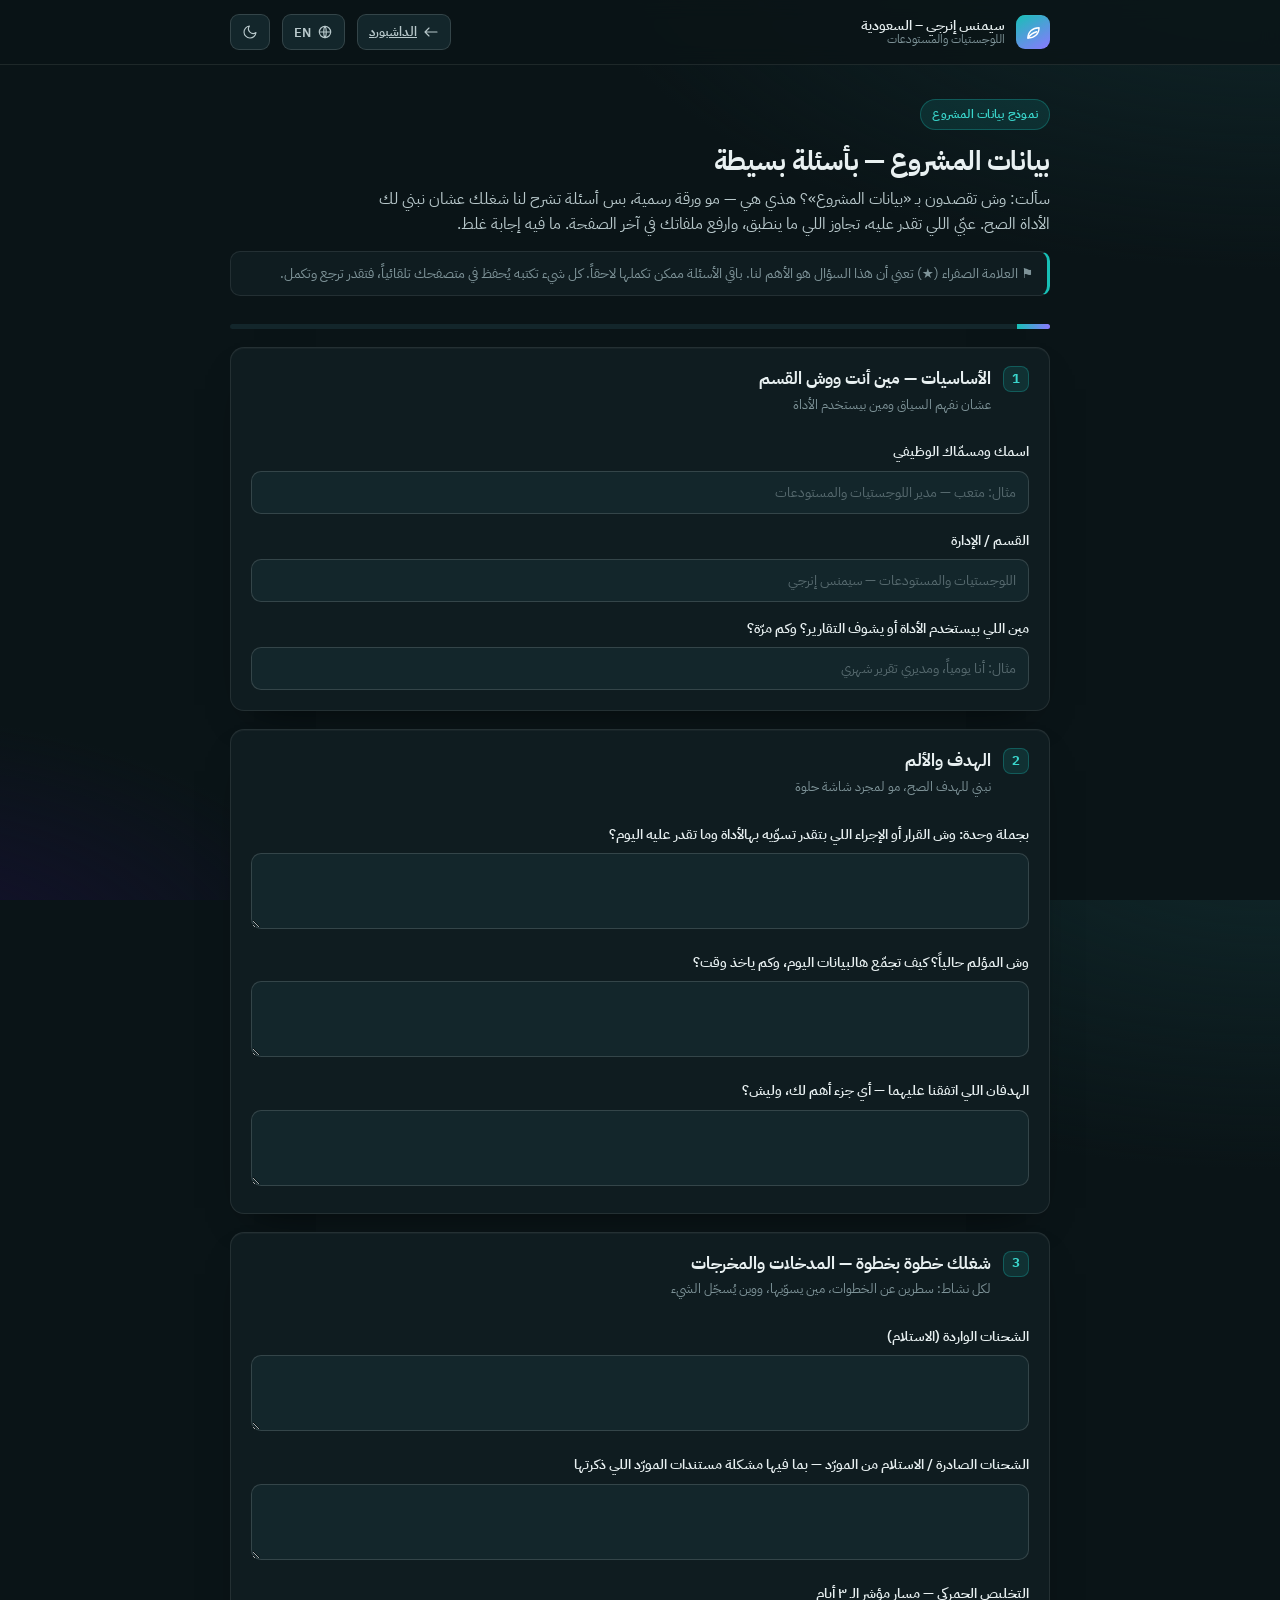
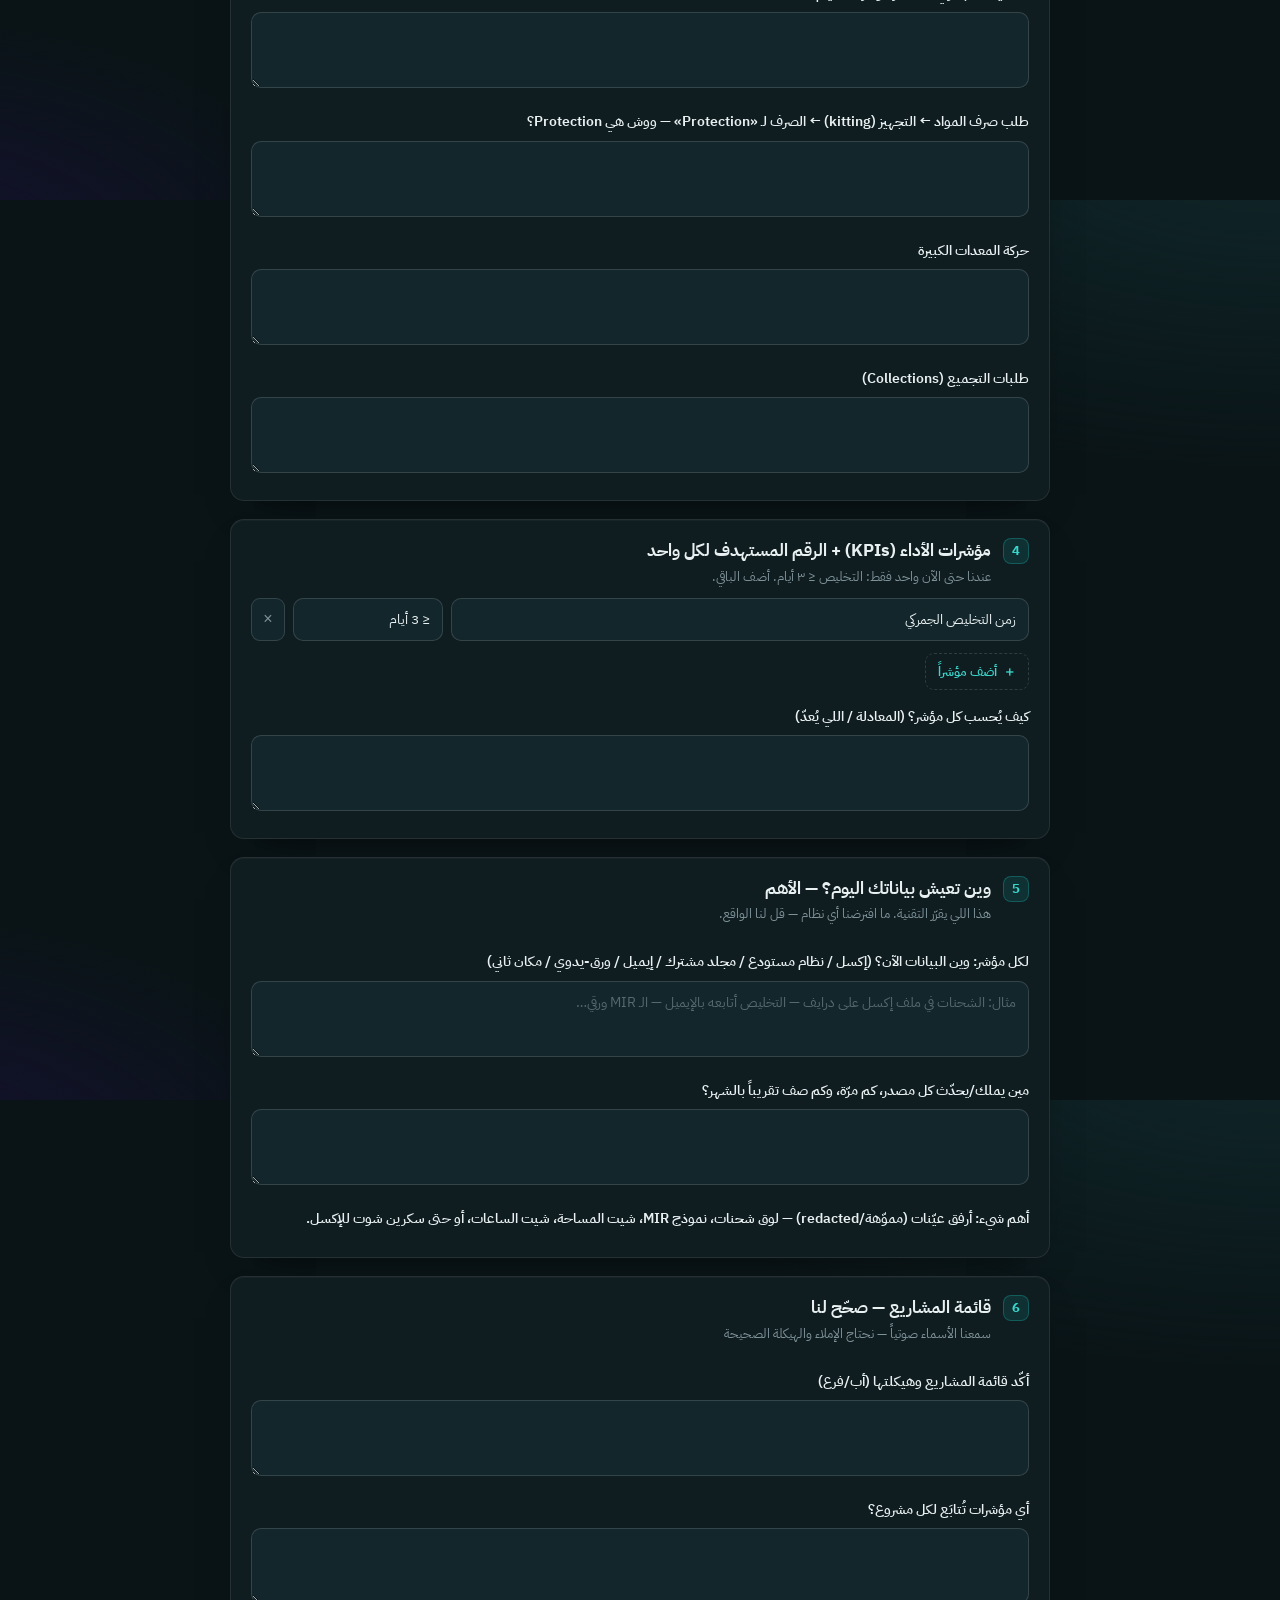
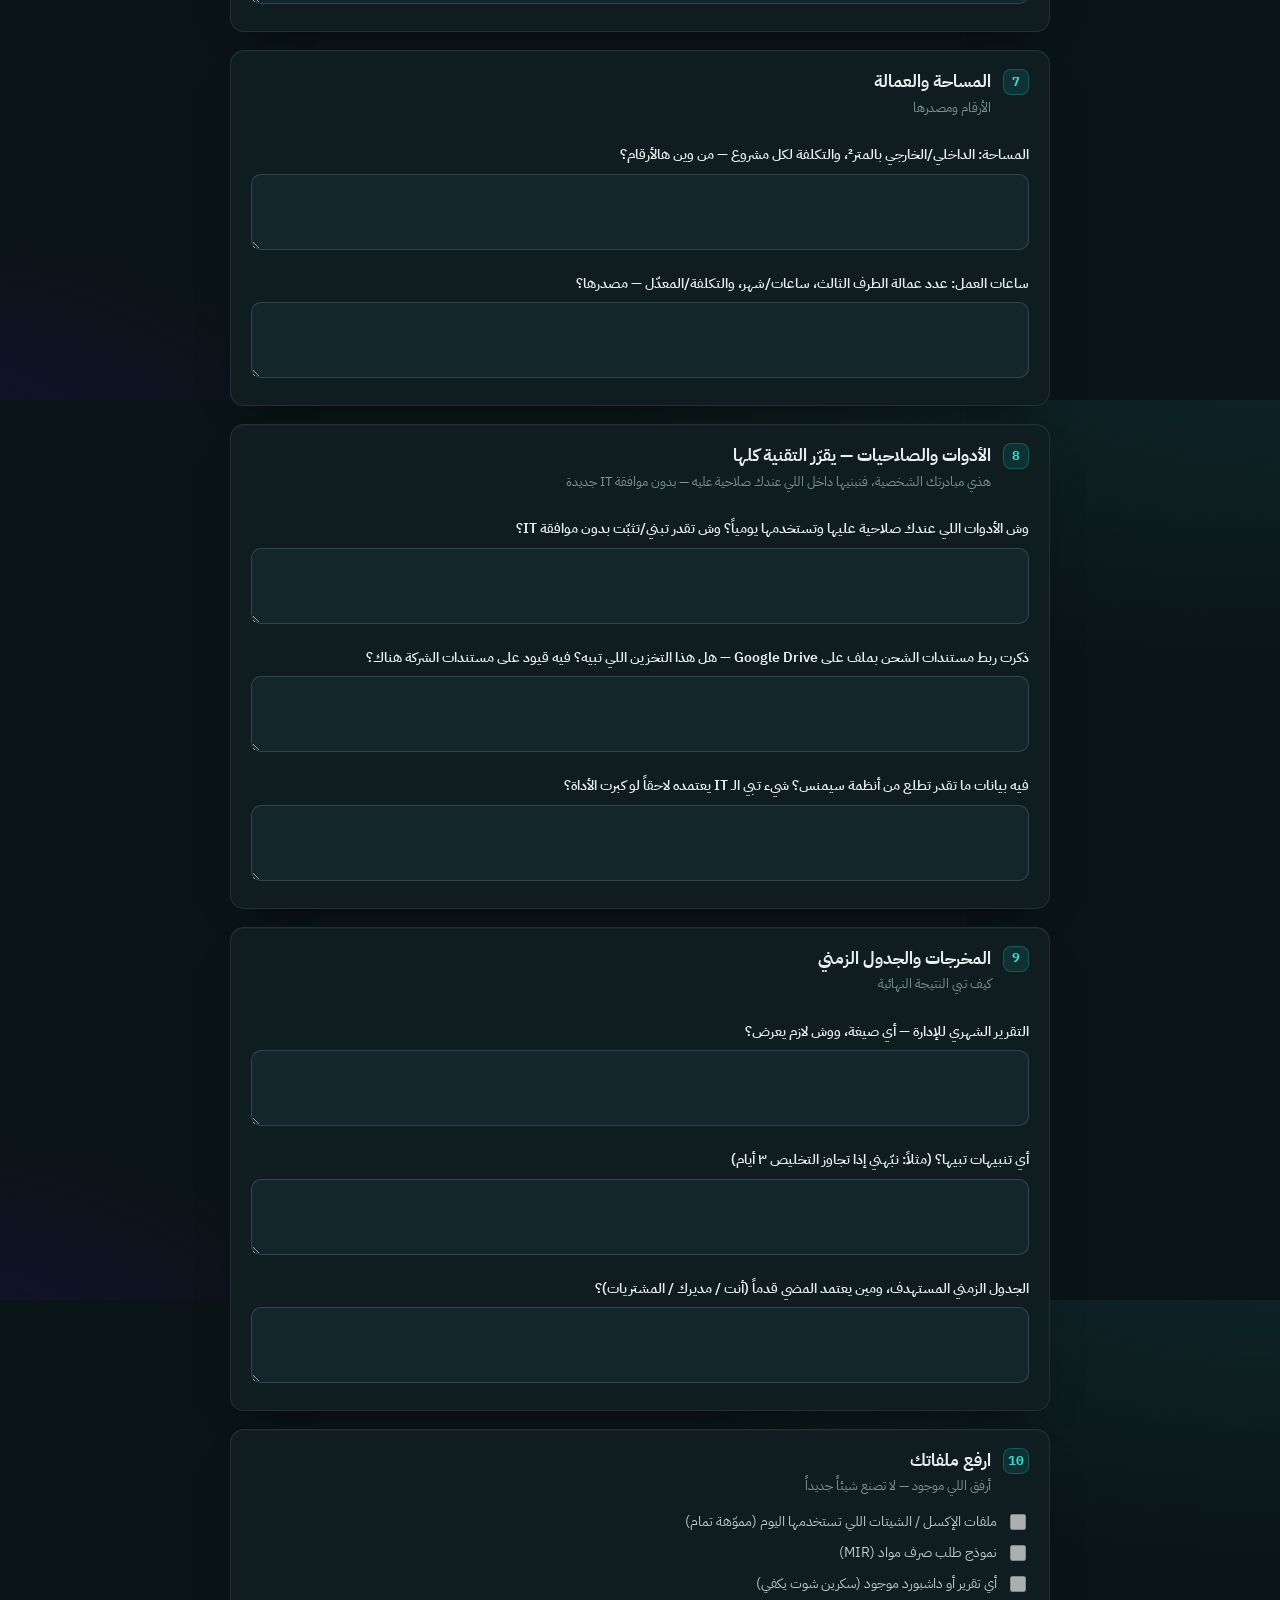
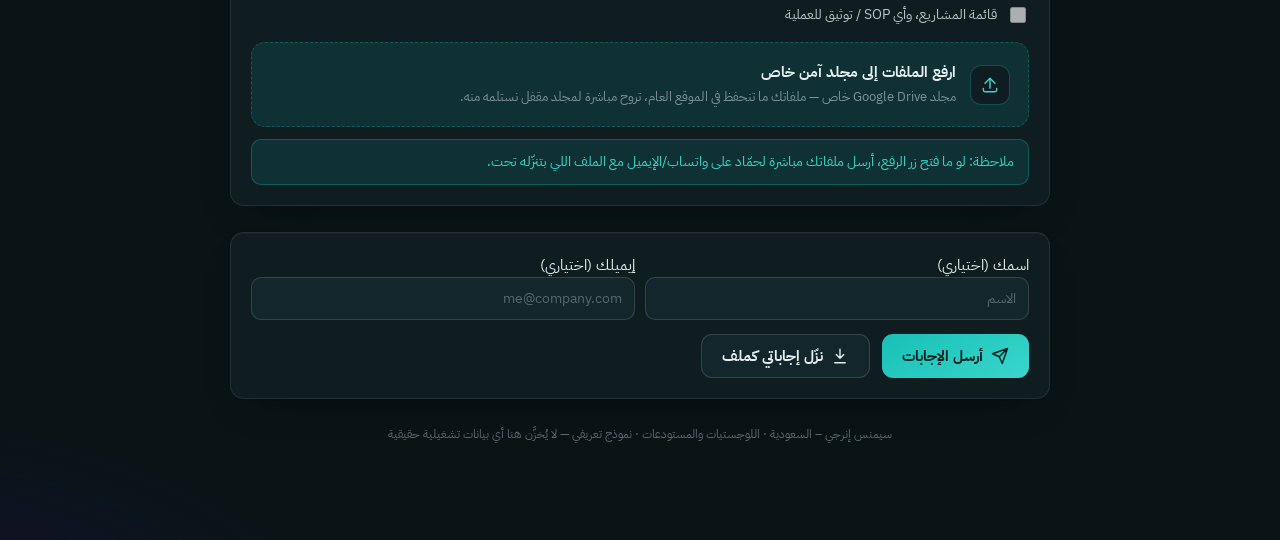
==== brief.html @ 16c96830 "feat: add project-brief intake page + dashboard feedback widget - brief.html: bilingual AR-RTL/EN st" ====
<!doctype html>
<html lang="ar" dir="rtl" data-theme="dark">
<head>
<meta charset="utf-8">
<meta name="viewport" content="width=device-width, initial-scale=1">
<title>Siemens Energy KSA — Project Brief / بيانات المشروع</title>
<link rel="preconnect" href="https://fonts.googleapis.com">
<link rel="preconnect" href="https://fonts.gstatic.com" crossorigin>
<link href="https://fonts.googleapis.com/css2?family=IBM+Plex+Sans:wght@400;500;600;700&family=IBM+Plex+Sans+Arabic:wght@400;500;600;700&family=IBM+Plex+Mono:wght@400;500;600&display=swap" rel="stylesheet">
<style>
/* ============================================================
   Siemens Energy KSA — Project Brief intake
   Reuses the dashboard design system (petrol/teal, IBM Plex).
   ============================================================ */
:root{
  --bg:#0a1417;
  --bg-grad:radial-gradient(1200px 600px at 100% -10%, #10282b 0%, transparent 60%),
            radial-gradient(900px 500px at -10% 110%, #161033 0%, transparent 55%), #0a1417;
  --surface:#0f1c20; --surface-2:#13262b; --elev:#16292e;
  --border:rgba(255,255,255,.085); --border-2:rgba(255,255,255,.14);
  --fg:#e8f0f1; --fg-2:#b8c8cb; --muted:#7e9398; --faint:#56696e;
  --accent:#17c0b6; --accent-2:#3ad6cc; --accent-weak:rgba(23,192,182,.13); --accent-line:rgba(23,192,182,.30);
  --violet:#8b78ff; --violet-weak:rgba(139,120,255,.14);
  --ok:#2fcf86; --ok-weak:rgba(47,207,134,.14); --warn:#f4b740; --warn-weak:rgba(244,183,64,.14);
  --danger:#ff5b6e; --danger-weak:rgba(255,91,110,.15);
  --shadow:0 1px 0 rgba(255,255,255,.03) inset, 0 18px 40px -24px rgba(0,0,0,.7);
  --radius:14px; --radius-sm:10px;
  --font-en:"IBM Plex Sans",-apple-system,BlinkMacSystemFont,"Segoe UI",system-ui,sans-serif;
  --font-ar:"IBM Plex Sans Arabic","Segoe UI","Tahoma",system-ui,sans-serif;
  --font-mono:"IBM Plex Mono",ui-monospace,Menlo,monospace;
  --font:var(--font-ar);
}
:root[data-theme="light"]{
  --bg:#eef3f4;
  --bg-grad:radial-gradient(1100px 560px at 100% -10%, #dbeeec 0%, transparent 60%),
            radial-gradient(900px 500px at -10% 110%, #e7e3fb 0%, transparent 55%), #eef3f4;
  --surface:#ffffff; --surface-2:#f4f8f8; --elev:#ffffff;
  --border:rgba(11,33,38,.10); --border-2:rgba(11,33,38,.18);
  --fg:#0c1c20; --fg-2:#2c4248; --muted:#5d7176; --faint:#93a6aa;
  --accent:#0c8f87; --accent-2:#0aa79d; --accent-weak:rgba(12,143,135,.10); --accent-line:rgba(12,143,135,.28);
  --violet:#6b54e8; --violet-weak:rgba(107,84,232,.10);
  --ok:#11a866; --ok-weak:rgba(17,168,102,.12); --warn:#b8841a; --warn-weak:rgba(184,132,26,.12);
  --danger:#d83a4d; --danger-weak:rgba(216,58,77,.10);
  --shadow:0 1px 2px rgba(11,33,38,.04), 0 16px 36px -26px rgba(11,33,38,.35);
}
html[lang="en"]{--font:var(--font-en);}
*{box-sizing:border-box;}
html,body{height:100%;}
body{margin:0;font-family:var(--font);background:var(--bg-grad);color:var(--fg);
  -webkit-font-smoothing:antialiased;font-size:15px;line-height:1.6;}
a{color:var(--accent-2);}
.wrap{max-width:860px;margin:0 auto;padding:0 20px 96px;}

/* Top bar */
.top{position:sticky;top:0;z-index:20;background:color-mix(in oklab,var(--bg) 82%, transparent);
  backdrop-filter:blur(10px);border-bottom:1px solid var(--border);}
.top-in{max-width:860px;margin:0 auto;padding:14px 20px;display:flex;align-items:center;gap:12px;}
.brand{display:flex;align-items:center;gap:11px;}
.brand-mark{width:34px;height:34px;border-radius:9px;display:grid;place-items:center;
  background:linear-gradient(150deg,var(--accent),var(--violet));box-shadow:var(--shadow);}
.brand-mark svg{width:19px;height:19px;}
.brand-txt{display:flex;flex-direction:column;line-height:1.15;}
.brand-txt .b1{font-weight:600;font-size:13.5px;}
.brand-txt .b2{font-size:11.5px;color:var(--muted);}
.spacer{flex:1;}
.iconbtn{display:inline-flex;align-items:center;gap:6px;height:36px;padding:0 11px;border-radius:9px;
  border:1px solid var(--border-2);background:var(--surface-2);color:var(--fg-2);cursor:pointer;
  font-family:var(--font);font-size:13px;font-weight:600;}
.iconbtn:hover{border-color:var(--accent-line);color:var(--fg);}
.iconbtn svg{width:16px;height:16px;fill:none;stroke:currentColor;stroke-width:1.7;}

/* Hero */
.hero{padding:34px 0 8px;}
.eyebrow{display:inline-flex;align-items:center;gap:7px;font-size:12px;font-weight:600;letter-spacing:.02em;
  color:var(--accent-2);background:var(--accent-weak);border:1px solid var(--accent-line);
  padding:5px 11px;border-radius:999px;}
.hero h1{font-size:27px;line-height:1.25;margin:15px 0 8px;font-weight:700;letter-spacing:-.01em;}
.hero p{color:var(--fg-2);font-size:15.5px;max-width:70ch;margin:0;}
.hero .note{margin-top:14px;color:var(--muted);font-size:13.5px;background:var(--surface);border:1px solid var(--border);
  border-inline-start:3px solid var(--accent);padding:11px 14px;border-radius:var(--radius-sm);}

/* Progress */
.prog{position:sticky;top:65px;z-index:10;margin:20px 0 6px;height:5px;border-radius:99px;background:var(--surface-2);overflow:hidden;}
.prog i{display:block;height:100%;width:0;background:linear-gradient(90deg,var(--accent),var(--violet));transition:width .3s;}

/* Section card */
.card{background:var(--surface);border:1px solid var(--border);border-radius:var(--radius);
  box-shadow:var(--shadow);margin-top:18px;overflow:hidden;}
.card > .head{display:flex;align-items:flex-start;gap:12px;padding:18px 20px 4px;}
.card .num{flex:0 0 auto;width:26px;height:26px;border-radius:8px;display:grid;place-items:center;
  background:var(--accent-weak);color:var(--accent-2);font-weight:700;font-size:13px;font-family:var(--font-mono);border:1px solid var(--accent-line);}
.card .head h2{font-size:16.5px;margin:0 0 2px;font-weight:700;}
.card .head p{margin:0;color:var(--muted);font-size:13px;}
.card .body{padding:6px 20px 20px;}

.q{margin-top:16px;}
.q > label{display:block;font-weight:600;font-size:14px;margin-bottom:7px;}
.q .hint{color:var(--muted);font-weight:400;font-size:12.5px;display:block;margin-top:2px;}
.star{color:var(--warn);font-weight:700;margin-inline-start:4px;}
input[type=text],input[type=number],textarea,select{
  width:100%;font-family:var(--font);font-size:14px;color:var(--fg);
  background:var(--surface-2);border:1px solid var(--border-2);border-radius:var(--radius-sm);
  padding:10px 12px;outline:none;transition:border-color .15s,box-shadow .15s;}
textarea{min-height:76px;resize:vertical;line-height:1.55;}
input:focus,textarea:focus,select:focus{border-color:var(--accent);box-shadow:0 0 0 3px var(--accent-weak);}
::placeholder{color:var(--faint);}

/* KPI repeater */
.kpi-row{display:grid;grid-template-columns:1fr 150px 34px;gap:8px;margin-bottom:8px;}
.kpi-row .del{border:1px solid var(--border-2);background:var(--surface-2);color:var(--muted);border-radius:9px;cursor:pointer;font-size:16px;line-height:1;}
.kpi-row .del:hover{color:var(--danger);border-color:var(--danger);}
.addbtn{margin-top:4px;display:inline-flex;align-items:center;gap:6px;background:transparent;border:1px dashed var(--border-2);
  color:var(--accent-2);border-radius:9px;padding:8px 12px;cursor:pointer;font-family:var(--font);font-weight:600;font-size:13px;}
.addbtn:hover{border-color:var(--accent);}

/* Upload block */
.upload{border:1px dashed var(--accent-line);background:var(--accent-weak);border-radius:var(--radius);
  padding:18px;display:flex;gap:14px;align-items:center;flex-wrap:wrap;}
.upload .u-ic{width:40px;height:40px;flex:0 0 auto;border-radius:11px;display:grid;place-items:center;background:var(--surface);border:1px solid var(--accent-line);}
.upload .u-ic svg{width:20px;height:20px;fill:none;stroke:var(--accent-2);stroke-width:1.7;}
.upload .u-txt{flex:1;min-width:200px;}
.upload .u-txt b{display:block;font-size:14.5px;}
.upload .u-txt span{color:var(--muted);font-size:12.5px;}
.btn{display:inline-flex;align-items:center;justify-content:center;gap:8px;height:44px;padding:0 20px;border-radius:11px;
  border:none;cursor:pointer;font-family:var(--font);font-weight:700;font-size:14.5px;text-decoration:none;transition:transform .08s,filter .15s;}
.btn:active{transform:translateY(1px);}
.btn-primary{background:linear-gradient(150deg,var(--accent),var(--accent-2));color:#04211f;}
.btn-primary:hover{filter:brightness(1.06);}
.btn-ghost{background:var(--surface-2);border:1px solid var(--border-2);color:var(--fg);}
.btn-ghost:hover{border-color:var(--accent-line);}
.btn[disabled]{opacity:.45;cursor:not-allowed;}
.chk-list{display:flex;flex-direction:column;gap:9px;margin-top:4px;}
.chk{display:flex;align-items:flex-start;gap:9px;font-size:13.5px;color:var(--fg-2);}
.chk input{margin-top:3px;width:16px;height:16px;accent-color:var(--accent);flex:0 0 auto;}

/* Submit bar */
.submit{margin-top:26px;background:var(--surface);border:1px solid var(--border);border-radius:var(--radius);padding:20px;box-shadow:var(--shadow);}
.submit .row{display:flex;gap:12px;flex-wrap:wrap;}
.submit .name-grid{display:grid;grid-template-columns:1fr 1fr;gap:10px;margin-bottom:14px;}
.msg{margin-top:12px;font-size:13.5px;padding:11px 14px;border-radius:var(--radius-sm);display:none;}
.msg.ok{display:block;background:var(--ok-weak);color:var(--ok);border:1px solid color-mix(in oklab,var(--ok) 40%,transparent);}
.msg.info{display:block;background:var(--accent-weak);color:var(--accent-2);border:1px solid var(--accent-line);}
.foot{margin-top:26px;text-align:center;color:var(--faint);font-size:12px;}
.hide{display:none !important;}
@media (max-width:560px){
  .hero h1{font-size:22px;} .kpi-row{grid-template-columns:1fr;} .kpi-row .del{width:auto;height:34px;}
  .submit .name-grid{grid-template-columns:1fr;}
}
</style>
</head>
<body>

<div class="top">
  <div class="top-in">
    <div class="brand">
      <div class="brand-mark">
        <svg viewBox="0 0 24 24" fill="none" stroke="#fff" stroke-width="1.8" stroke-linecap="round" stroke-linejoin="round">
          <path d="M5 19c0-8 6-13 14-13 0 8-6 13-14 13z"/><path d="M5 19c3-5 7-7 11-8"/></svg>
      </div>
      <div class="brand-txt">
        <span class="b1" data-ar="سيمنس إنرجي – السعودية" data-en="Siemens Energy – KSA">سيمنس إنرجي – السعودية</span>
        <span class="b2" data-ar="اللوجستيات والمستودعات" data-en="Logistics & Warehouse">اللوجستيات والمستودعات</span>
      </div>
    </div>
    <span class="spacer"></span>
    <a class="iconbtn" id="back-demo" href="index.html">
      <svg viewBox="0 0 24 24" stroke-linecap="round" stroke-linejoin="round"><path d="M9 6l-6 6 6 6M3 12h18"/></svg>
      <span data-ar="الداشبورد" data-en="Dashboard">الداشبورد</span>
    </a>
    <button class="iconbtn" id="btn-lang">
      <svg viewBox="0 0 24 24" stroke-linecap="round" stroke-linejoin="round"><circle cx="12" cy="12" r="8.5"/><path d="M3.5 12h17M12 3.5c2.5 2.5 2.5 14.5 0 17M12 3.5c-2.5 2.5-2.5 14.5 0 17"/></svg>
      <span id="lang-txt">EN</span>
    </button>
    <button class="iconbtn" id="btn-theme" aria-label="theme"><svg id="theme-ic" viewBox="0 0 24 24" stroke-linecap="round" stroke-linejoin="round"></svg></button>
  </div>
</div>

<div class="wrap">
  <div class="hero">
    <span class="eyebrow" data-ar="نموذج بيانات المشروع" data-en="Project brief">● <span data-ar="نموذج بيانات المشروع" data-en="Project brief"></span></span>
    <h1 data-ar="بيانات المشروع — بأسئلة بسيطة" data-en="The project brief — as simple questions">بيانات المشروع — بأسئلة بسيطة</h1>
    <p data-ar="سألت: وش تقصدون بـ &laquo;بيانات المشروع&raquo;؟ هذي هي — مو ورقة رسمية، بس أسئلة تشرح لنا شغلك عشان نبني لك الأداة الصح. عبّي اللي تقدر عليه، تجاوز اللي ما ينطبق، وارفع ملفاتك في آخر الصفحة. ما فيه إجابة غلط."
       data-en="You asked: what do we mean by &lsquo;project brief&rsquo;? This is it — not a formal document, just questions that explain your work so we build the right tool. Fill what you can, skip what doesn't apply, and upload your files at the bottom. There are no wrong answers.">
       سألت: وش تقصدون بـ «بيانات المشروع»؟ هذي هي — مو ورقة رسمية، بس أسئلة تشرح لنا شغلك عشان نبني لك الأداة الصح. عبّي اللي تقدر عليه، تجاوز اللي ما ينطبق، وارفع ملفاتك في آخر الصفحة. ما فيه إجابة غلط.</p>
    <div class="note" data-ar="⚑ العلامة الصفراء (★) تعني أن هذا السؤال هو الأهم لنا. باقي الأسئلة ممكن تكملها لاحقاً. كل شيء تكتبه يُحفظ في متصفحك تلقائياً، فتقدر ترجع وتكمل."
         data-en="⚑ A yellow star (★) marks the questions that matter most to us. The rest can follow later. Everything you type is saved in your browser automatically, so you can leave and come back.">
         ⚑ العلامة الصفراء (★) تعني أن هذا السؤال هو الأهم لنا. باقي الأسئلة ممكن تكملها لاحقاً. كل شيء تكتبه يُحفظ في متصفحك تلقائياً، فتقدر ترجع وتكمل.</div>
  </div>

  <div class="prog"><i id="prog-bar"></i></div>

  <form id="brief-form" autocomplete="off">

  <!-- 1. Basics -->
  <div class="card">
    <div class="head"><span class="num">1</span><div>
      <h2 data-ar="الأساسيات — مين أنت ووش القسم" data-en="The basics — who you are & the department">الأساسيات — مين أنت ووش القسم</h2>
      <p data-ar="عشان نفهم السياق ومين بيستخدم الأداة" data-en="So we understand the context and who will use the tool">عشان نفهم السياق ومين بيستخدم الأداة</p>
    </div></div>
    <div class="body">
      <div class="q"><label data-ar="اسمك ومسمّاك الوظيفي" data-en="Your name & job title">اسمك ومسمّاك الوظيفي</label>
        <input type="text" name="role_title" data-ar-ph="مثال: متعب — مدير اللوجستيات والمستودعات" data-en-ph="e.g. Metab — Logistics & Warehouse Lead"></div>
      <div class="q"><label data-ar="القسم / الإدارة" data-en="Department / unit">القسم / الإدارة</label>
        <input type="text" name="department" data-ar-ph="اللوجستيات والمستودعات — سيمنس إنرجي" data-en-ph="Logistics & Warehouse — Siemens Energy"></div>
      <div class="q"><label data-ar="مين اللي بيستخدم الأداة أو يشوف التقارير؟ وكم مرّة؟" data-en="Who will use the tool or view the reports? How often?">مين اللي بيستخدم الأداة أو يشوف التقارير؟ وكم مرّة؟<span class="star">★</span></label>
        <input type="text" name="audience" data-ar-ph="مثال: أنا يومياً، ومديري تقرير شهري" data-en-ph="e.g. me daily, my manager a monthly report"></div>
    </div>
  </div>

  <!-- 2. Goal & pain -->
  <div class="card">
    <div class="head"><span class="num">2</span><div>
      <h2 data-ar="الهدف والألم" data-en="The goal & the pain">الهدف والألم</h2>
      <p data-ar="نبني للهدف الصح، مو لمجرد شاشة حلوة" data-en="We build for the right goal, not just a pretty screen">نبني للهدف الصح، مو لمجرد شاشة حلوة</p>
    </div></div>
    <div class="body">
      <div class="q"><label data-ar="بجملة وحدة: وش القرار أو الإجراء اللي بتقدر تسوّيه بهالأداة وما تقدر عليه اليوم؟" data-en="In one sentence: what decision or action will this let you take that you can't today?">بجملة وحدة: وش القرار أو الإجراء اللي بتقدر تسوّيه بهالأداة وما تقدر عليه اليوم؟<span class="star">★</span></label>
        <textarea name="goal_oneline"></textarea></div>
      <div class="q"><label data-ar="وش المؤلم حالياً؟ كيف تجمّع هالبيانات اليوم، وكم ياخذ وقت؟" data-en="What's painful now? How do you compile this today, and how long does it take?">وش المؤلم حالياً؟ كيف تجمّع هالبيانات اليوم، وكم ياخذ وقت؟</label>
        <textarea name="pain_today"></textarea></div>
      <div class="q"><label data-ar="الهدفان اللي اتفقنا عليهما — أي جزء أهم لك، وليش؟" data-en="The two goals we agreed on — which matters more to you, and why?">الهدفان اللي اتفقنا عليهما — أي جزء أهم لك، وليش؟
        <span class="hint" data-ar="١) الوضوح: تقارير وتتبّع الأداء.  ٢) الكفاءة: أتمتة الإدخال اليدوي وتوليد المستندات." data-en="1) Visibility: reporting & performance tracking.  2) Efficiency: automating manual entry & document generation."></span></label>
        <textarea name="goal_balance"></textarea></div>
    </div>
  </div>

  <!-- 3. The process / flows -->
  <div class="card">
    <div class="head"><span class="num">3</span><div>
      <h2 data-ar="شغلك خطوة بخطوة — المدخلات والمخرجات" data-en="Your work step by step — inputs & outputs">شغلك خطوة بخطوة — المدخلات والمخرجات</h2>
      <p data-ar="لكل نشاط: سطرين عن الخطوات، مين يسوّيها، ووين يُسجّل الشيء" data-en="For each activity: a couple of lines on the steps, who does them, and where it's recorded">لكل نشاط: سطرين عن الخطوات، مين يسوّيها، ووين يُسجّل الشيء</p>
    </div></div>
    <div class="body">
      <div class="q"><label data-ar="الشحنات الواردة (الاستلام)" data-en="Inbound shipments (receiving)">الشحنات الواردة (الاستلام)</label>
        <textarea name="flow_inbound"></textarea></div>
      <div class="q"><label data-ar="الشحنات الصادرة / الاستلام من المورّد — بما فيها مشكلة مستندات المورّد اللي ذكرتها" data-en="Outbound / pickup — including the supplier-document problem you mentioned">الشحنات الصادرة / الاستلام من المورّد — بما فيها مشكلة مستندات المورّد اللي ذكرتها</label>
        <textarea name="flow_outbound"></textarea></div>
      <div class="q"><label data-ar="التخليص الجمركي — مسار مؤشر الـ ٣ أيام" data-en="Customs clearance — the 3-day KPI flow">التخليص الجمركي — مسار مؤشر الـ ٣ أيام<span class="star">★</span></label>
        <textarea name="flow_customs"></textarea></div>
      <div class="q"><label data-ar="طلب صرف المواد ← التجهيز (kitting) ← الصرف لـ &laquo;Protection&raquo; — ووش هي Protection؟" data-en="Material Issuance Request → kitting → issuance to &lsquo;Protection&rsquo; — and what is Protection?">طلب صرف المواد ← التجهيز (kitting) ← الصرف لـ «Protection» — ووش هي Protection؟<span class="star">★</span></label>
        <textarea name="flow_mir"></textarea></div>
      <div class="q"><label data-ar="حركة المعدات الكبيرة" data-en="Large-equipment movement">حركة المعدات الكبيرة</label>
        <textarea name="flow_equipment"></textarea></div>
      <div class="q"><label data-ar="طلبات التجميع (Collections)" data-en="Collection orders">طلبات التجميع (Collections)</label>
        <textarea name="flow_collections"></textarea></div>
    </div>
  </div>

  <!-- 4. KPIs -->
  <div class="card">
    <div class="head"><span class="num">4</span><div>
      <h2 data-ar="مؤشرات الأداء (KPIs) + الرقم المستهدف لكل واحد" data-en="Your KPIs + the target for each">مؤشرات الأداء (KPIs) + الرقم المستهدف لكل واحد</h2>
      <p data-ar="عندنا حتى الآن واحد فقط: التخليص ≤ ٣ أيام. أضف الباقي." data-en="So far we have only one: clearance ≤ 3 days. Add the rest.">عندنا حتى الآن واحد فقط: التخليص ≤ ٣ أيام. أضف الباقي.</p>
    </div></div>
    <div class="body">
      <div id="kpi-list"></div>
      <button type="button" class="addbtn" id="add-kpi">＋ <span data-ar="أضف مؤشراً" data-en="Add a KPI">أضف مؤشراً</span></button>
      <div class="q"><label data-ar="كيف يُحسب كل مؤشر؟ (المعادلة / اللي يُعدّ)" data-en="How is each KPI calculated? (the formula / what gets counted)">كيف يُحسب كل مؤشر؟ (المعادلة / اللي يُعدّ)</label>
        <textarea name="kpi_formula"></textarea></div>
    </div>
  </div>

  <!-- 5. Data location -->
  <div class="card">
    <div class="head"><span class="num">5</span><div>
      <h2 data-ar="وين تعيش بياناتك اليوم؟ — الأهم" data-en="Where does your data live today? — the make-or-break">وين تعيش بياناتك اليوم؟ — الأهم</h2>
      <p data-ar="هذا اللي يقرّر التقنية. ما افترضنا أي نظام — قل لنا الواقع." data-en="This decides the tech. We assumed no system — tell us the reality.">هذا اللي يقرّر التقنية. ما افترضنا أي نظام — قل لنا الواقع.</p>
    </div></div>
    <div class="body">
      <div class="q"><label data-ar="لكل مؤشر: وين البيانات الآن؟ (إكسل / نظام مستودع / مجلد مشترك / إيميل / ورق-يدوي / مكان ثاني)" data-en="For each metric: where is the data now? (Excel / a warehouse system / shared folder / email / paper-manual / somewhere else)">لكل مؤشر: وين البيانات الآن؟ (إكسل / نظام مستودع / مجلد مشترك / إيميل / ورق-يدوي / مكان ثاني)<span class="star">★</span></label>
        <textarea name="data_location" data-ar-ph="مثال: الشحنات في ملف إكسل على درايف — التخليص أتابعه بالإيميل — الـ MIR ورقي…" data-en-ph="e.g. shipments in an Excel on Drive — clearance tracked via email — MIRs on paper…"></textarea></div>
      <div class="q"><label data-ar="مين يملك/يحدّث كل مصدر، كم مرّة، وكم صف تقريباً بالشهر؟" data-en="Who owns/updates each source, how often, and roughly how many rows per month?">مين يملك/يحدّث كل مصدر، كم مرّة، وكم صف تقريباً بالشهر؟</label>
        <textarea name="data_owners"></textarea></div>
      <div class="q"><label data-ar="أهم شيء: أرفق عيّنات (مموّهة/redacted) — لوق شحنات، نموذج MIR، شيت المساحة، شيت الساعات، أو حتى سكرين شوت للإكسل." data-en="Most important: attach redacted samples — a shipment log, a sample MIR, the space sheet, the man-hours sheet, or even a screenshot of your Excel.">أهم شيء: أرفق عيّنات (مموّهة/redacted) — لوق شحنات، نموذج MIR، شيت المساحة، شيت الساعات، أو حتى سكرين شوت للإكسل.<span class="star">★</span>
        <span class="hint" data-ar="↓ ارفعها في قسم الملفات بآخر الصفحة." data-en="↓ Upload them in the files section at the bottom."></span></label></div>
    </div>
  </div>

  <!-- 6. Projects -->
  <div class="card">
    <div class="head"><span class="num">6</span><div>
      <h2 data-ar="قائمة المشاريع — صحّح لنا" data-en="Your project list — correct us">قائمة المشاريع — صحّح لنا</h2>
      <p data-ar="سمعنا الأسماء صوتياً — نحتاج الإملاء والهيكلة الصحيحة" data-en="We heard the names from audio — we need the correct spelling & structure">سمعنا الأسماء صوتياً — نحتاج الإملاء والهيكلة الصحيحة</p>
    </div></div>
    <div class="body">
      <div class="q"><label data-ar="أكّد قائمة المشاريع وهيكلتها (أب/فرع)" data-en="Confirm the project master list & structure (parent/child)">أكّد قائمة المشاريع وهيكلتها (أب/فرع)<span class="star">★</span>
        <span class="hint" data-ar="سمعنا: فاضلي ٢؛ بقايق ← ريفامب + ISP؛ جفورة ٢ ← GCB + GPP؛ مشروع Gas Turbine؛ وواحد ما لحقناه." data-en="We heard: Fadhili 2; Abqaiq → Revamp + ISP; Jafurah 2 → GCB + GPP; a Gas Turbine project; and one more we couldn't catch."></span></label>
        <textarea name="projects_list"></textarea></div>
      <div class="q"><label data-ar="أي مؤشرات تُتابَع لكل مشروع؟" data-en="Which metrics are tracked per project?">أي مؤشرات تُتابَع لكل مشروع؟</label>
        <textarea name="projects_metrics"></textarea></div>
    </div>
  </div>

  <!-- 7. Space & labor -->
  <div class="card">
    <div class="head"><span class="num">7</span><div>
      <h2 data-ar="المساحة والعمالة" data-en="Space & labor">المساحة والعمالة</h2>
      <p data-ar="الأرقام ومصدرها" data-en="The figures and where they come from">الأرقام ومصدرها</p>
    </div></div>
    <div class="body">
      <div class="q"><label data-ar="المساحة: الداخلي/الخارجي بالمتر²، والتكلفة لكل مشروع — من وين هالأرقام؟" data-en="Space: indoor/outdoor m², and cost per project — where do these figures come from?">المساحة: الداخلي/الخارجي بالمتر²، والتكلفة لكل مشروع — من وين هالأرقام؟</label>
        <textarea name="space"></textarea></div>
      <div class="q"><label data-ar="ساعات العمل: عدد عمالة الطرف الثالث، ساعات/شهر، والتكلفة/المعدّل — مصدرها؟" data-en="Man-hours: number of third-party staff, hours/month, and the rate/cost — source?">ساعات العمل: عدد عمالة الطرف الثالث، ساعات/شهر، والتكلفة/المعدّل — مصدرها؟</label>
        <textarea name="labor"></textarea></div>
    </div>
  </div>

  <!-- 8. Environment -->
  <div class="card">
    <div class="head"><span class="num">8</span><div>
      <h2 data-ar="الأدوات والصلاحيات — يقرّر التقنية كلها" data-en="Tools & access — decides the whole tech choice">الأدوات والصلاحيات — يقرّر التقنية كلها</h2>
      <p data-ar="هذي مبادرتك الشخصية، فنبنيها داخل اللي عندك صلاحية عليه — بدون موافقة IT جديدة" data-en="This is your own initiative, so we build inside what you already have — no new IT approval">هذي مبادرتك الشخصية، فنبنيها داخل اللي عندك صلاحية عليه — بدون موافقة IT جديدة</p>
    </div></div>
    <div class="body">
      <div class="q"><label data-ar="وش الأدوات اللي عندك صلاحية عليها وتستخدمها يومياً؟ وش تقدر تبني/تثبّت بدون موافقة IT؟" data-en="What tools do you already have approved access to and use daily? What can you build/install without new IT approval?">وش الأدوات اللي عندك صلاحية عليها وتستخدمها يومياً؟ وش تقدر تبني/تثبّت بدون موافقة IT؟<span class="star">★</span></label>
        <textarea name="env_tools"></textarea></div>
      <div class="q"><label data-ar="ذكرت ربط مستندات الشحن بملف على Google Drive — هل هذا التخزين اللي تبيه؟ فيه قيود على مستندات الشركة هناك؟" data-en="You mentioned linking shipment papers to Google Drive — is that the storage you'd want? Any restrictions for company documents there?">ذكرت ربط مستندات الشحن بملف على Google Drive — هل هذا التخزين اللي تبيه؟ فيه قيود على مستندات الشركة هناك؟</label>
        <textarea name="env_drive"></textarea></div>
      <div class="q"><label data-ar="فيه بيانات ما تقدر تطلع من أنظمة سيمنس؟ شيء تبي الـ IT يعتمده لاحقاً لو كبرت الأداة؟" data-en="Any data that must NOT leave Siemens systems? Anything you'd want IT to bless later if this grows?">فيه بيانات ما تقدر تطلع من أنظمة سيمنس؟ شيء تبي الـ IT يعتمده لاحقاً لو كبرت الأداة؟</label>
        <textarea name="env_constraints"></textarea></div>
    </div>
  </div>

  <!-- 9. Outputs -->
  <div class="card">
    <div class="head"><span class="num">9</span><div>
      <h2 data-ar="المخرجات والجدول الزمني" data-en="Outputs & timeline">المخرجات والجدول الزمني</h2>
      <p data-ar="كيف تبي النتيجة النهائية" data-en="How you want the final result">كيف تبي النتيجة النهائية</p>
    </div></div>
    <div class="body">
      <div class="q"><label data-ar="التقرير الشهري للإدارة — أي صيغة، ووش لازم يعرض؟" data-en="The monthly management report — what format, and what must it show?">التقرير الشهري للإدارة — أي صيغة، ووش لازم يعرض؟</label>
        <textarea name="report_format"></textarea></div>
      <div class="q"><label data-ar="أي تنبيهات تبيها؟ (مثلاً: نبّهني إذا تجاوز التخليص ٣ أيام)" data-en="Any alerts you'd want? (e.g. notify when clearance exceeds 3 days)">أي تنبيهات تبيها؟ (مثلاً: نبّهني إذا تجاوز التخليص ٣ أيام)</label>
        <textarea name="alerts"></textarea></div>
      <div class="q"><label data-ar="الجدول الزمني المستهدف، ومين يعتمد المضي قدماً (أنت / مديرك / المشتريات)؟" data-en="Target timeline, and who approves moving forward (you / your manager / procurement)?">الجدول الزمني المستهدف، ومين يعتمد المضي قدماً (أنت / مديرك / المشتريات)؟</label>
        <textarea name="timeline"></textarea></div>
    </div>
  </div>

  <!-- 10. Files -->
  <div class="card">
    <div class="head"><span class="num">10</span><div>
      <h2 data-ar="ارفع ملفاتك" data-en="Upload your files">ارفع ملفاتك</h2>
      <p data-ar="أرفق اللي موجود — لا تصنع شيئاً جديداً" data-en="Attach whatever exists — don't create anything new">أرفق اللي موجود — لا تصنع شيئاً جديداً</p>
    </div></div>
    <div class="body">
      <div class="chk-list">
        <label class="chk"><input type="checkbox" disabled><span data-ar="ملفات الإكسل / الشيتات اللي تستخدمها اليوم (مموّهة تمام)" data-en="Current Excel trackers / sheets you use today (redacted is fine)">ملفات الإكسل / الشيتات اللي تستخدمها اليوم (مموّهة تمام)</span></label>
        <label class="chk"><input type="checkbox" disabled><span data-ar="نموذج طلب صرف مواد (MIR)" data-en="A sample Material Issuance Request">نموذج طلب صرف مواد (MIR)</span></label>
        <label class="chk"><input type="checkbox" disabled><span data-ar="أي تقرير أو داشبورد موجود (سكرين شوت يكفي)" data-en="Any existing report or dashboard (a screenshot is enough)">أي تقرير أو داشبورد موجود (سكرين شوت يكفي)</span></label>
        <label class="chk"><input type="checkbox" disabled><span data-ar="قائمة المشاريع، وأي SOP / توثيق للعملية" data-en="The project list, and any process SOP / documentation">قائمة المشاريع، وأي SOP / توثيق للعملية</span></label>
      </div>

      <div class="upload" id="upload-drive" style="margin-top:16px;">
        <div class="u-ic"><svg viewBox="0 0 24 24" stroke-linecap="round" stroke-linejoin="round"><path d="M12 16V4M6 10l6-6 6 6"/><path d="M4 16v2a2 2 0 002 2h12a2 2 0 002-2v-2"/></svg></div>
        <div class="u-txt">
          <b data-ar="ارفع الملفات إلى مجلد آمن خاص" data-en="Upload files to a private, secure folder">ارفع الملفات إلى مجلد آمن خاص</b>
          <span data-ar="مجلد Google Drive خاص — ملفاتك ما تنحفظ في الموقع العام، تروح مباشرة لمجلد مقفل نستلمه منه." data-en="A private Google Drive folder — your files are NOT stored on the public site; they go straight to a locked folder we receive them from.">مجلد Google Drive خاص — ملفاتك ما تنحفظ في الموقع العام، تروح مباشرة لمجلد مقفل نستلمه منه.</span>
        </div>
        <a class="btn btn-primary" id="drive-btn" href="#" target="_blank" rel="noopener">
          <span data-ar="افتح مجلد الرفع" data-en="Open upload folder">افتح مجلد الرفع</span></a>
      </div>
      <div class="msg info" id="drive-fallback" style="display:block;">
        <span data-ar="ملاحظة: لو ما فتح زر الرفع، أرسل ملفاتك مباشرة لحمّاد على واتساب/الإيميل مع الملف اللي بتنزّله تحت." data-en="Note: if the upload button isn't set yet, just send your files directly to Hammad on WhatsApp/email together with the file you download below.">ملاحظة: لو ما فتح زر الرفع، أرسل ملفاتك مباشرة لحمّاد على واتساب/الإيميل مع الملف اللي بتنزّله تحت.</span>
      </div>
    </div>
  </div>

  <!-- Submit -->
  <div class="submit">
    <div class="name-grid">
      <div><label class="hint" data-ar="اسمك (اختياري)" data-en="Your name (optional)"></label><input type="text" name="submitter_name" data-ar-ph="الاسم" data-en-ph="Name"></div>
      <div><label class="hint" data-ar="إيميلك (اختياري)" data-en="Your email (optional)"></label><input type="text" name="submitter_email" data-ar-ph="me@company.com" data-en-ph="me@company.com"></div>
    </div>
    <div class="row">
      <button type="submit" class="btn btn-primary" id="btn-submit">
        <svg viewBox="0 0 24 24" width="18" height="18" fill="none" stroke="currentColor" stroke-width="1.9" stroke-linecap="round" stroke-linejoin="round"><path d="M22 2L11 13M22 2l-7 20-4-9-9-4 20-7z"/></svg>
        <span data-ar="أرسل الإجابات" data-en="Send answers">أرسل الإجابات</span></button>
      <button type="button" class="btn btn-ghost" id="btn-download">
        <svg viewBox="0 0 24 24" width="18" height="18" fill="none" stroke="currentColor" stroke-width="1.8" stroke-linecap="round" stroke-linejoin="round"><path d="M12 3v12M7 10l5 5 5-5M5 21h14"/></svg>
        <span data-ar="نزّل إجاباتي كملف" data-en="Download my answers">نزّل إجاباتي كملف</span></button>
    </div>
    <div class="msg" id="submit-msg"></div>
  </div>

  </form>

  <div class="foot" data-ar="سيمنس إنرجي – السعودية · اللوجستيات والمستودعات · نموذج تعريفي — لا يُخزَّن هنا أي بيانات تشغيلية حقيقية" data-en="Siemens Energy – KSA · Logistics & Warehouse · Intake form — no real operational data is stored here">
    سيمنس إنرجي – السعودية · اللوجستيات والمستودعات · نموذج تعريفي — لا يُخزَّن هنا أي بيانات تشغيلية حقيقية</div>
</div>

<script>
/* ============================================================
   CONFIG — the ONLY two lines to wire up (both optional):
   - formEndpoint: a form service URL (e.g. Formspree "https://formspree.io/f/xxxx").
       Leave "" → the Send button falls back to downloading the answers file.
   - driveUploadUrl: a Google Drive folder link set to accept uploads.
       Leave "" → the upload button is hidden and files go via the download+send path.
   ============================================================ */
const CONFIG = {
  formEndpoint: "",
  driveUploadUrl: ""
};

const STORE_KEY = "siemens_brief_v1";
const $ = (s, r=document) => r.querySelector(s);
const $$ = (s, r=document) => [...r.querySelectorAll(s)];

/* ---------- language ---------- */
let lang = localStorage.getItem("siemens_brief_lang") || "ar";
function applyLang(){
  const html = document.documentElement;
  html.lang = lang; html.dir = (lang==="ar") ? "rtl" : "ltr";
  $$("[data-ar]").forEach(el=>{ const v = el.getAttribute("data-"+lang); if(v!=null) el.textContent = v; });
  $$("[data-ar-ph]").forEach(el=>{ const v = el.getAttribute("data-"+lang+"-ph"); if(v!=null) el.placeholder = v; });
  $("#lang-txt").textContent = (lang==="ar") ? "EN" : "ع";
  localStorage.setItem("siemens_brief_lang", lang);
  renderKpiHeaders();
}
$("#btn-lang").addEventListener("click", ()=>{ lang = (lang==="ar")?"en":"ar"; applyLang(); });

/* ---------- theme ---------- */
const SUN = '<circle cx="12" cy="12" r="4.5"/><path d="M12 2v2M12 20v2M4.9 4.9l1.4 1.4M17.7 17.7l1.4 1.4M2 12h2M20 12h2M4.9 19.1l1.4-1.4M17.7 6.3l1.4-1.4"/>';
const MOON = '<path d="M21 12.8A9 9 0 1111.2 3 7 7 0 0021 12.8z"/>';
let theme = localStorage.getItem("siemens_brief_theme") || "dark";
function applyTheme(){ document.documentElement.setAttribute("data-theme", theme);
  $("#theme-ic").innerHTML = (theme==="dark") ? MOON : SUN;
  localStorage.setItem("siemens_brief_theme", theme); }
$("#btn-theme").addEventListener("click", ()=>{ theme = (theme==="dark")?"light":"dark"; applyTheme(); });

/* ---------- KPI repeater ---------- */
const KPI = { rows: [] };
function kpiRowHtml(i, r){
  const namePh = lang==="ar" ? "اسم المؤشر (مثال: زمن التخليص)" : "KPI name (e.g. clearance time)";
  const tgtPh  = lang==="ar" ? "المستهدف (مثال: ≤ ٣ أيام)" : "Target (e.g. ≤ 3 days)";
  return `<div class="kpi-row" data-i="${i}">
    <input type="text" class="kpi-name" placeholder="${namePh}" value="${r?.name||""}">
    <input type="text" class="kpi-target" placeholder="${tgtPh}" value="${r?.target||""}">
    <button type="button" class="del" aria-label="remove">×</button></div>`;
}
function renderKpi(){
  const box = $("#kpi-list");
  box.innerHTML = KPI.rows.map((r,i)=>kpiRowHtml(i,r)).join("");
  $$(".kpi-row .del", box).forEach(b=> b.addEventListener("click", e=>{
    const i = +e.target.closest(".kpi-row").dataset.i; KPI.rows.splice(i,1);
    if(!KPI.rows.length) KPI.rows.push({name:"",target:""}); renderKpi(); save(); }));
  $$(".kpi-name", box).forEach((inp)=> inp.addEventListener("input", e=>{
    KPI.rows[+e.target.closest(".kpi-row").dataset.i].name = e.target.value; save(); }));
  $$(".kpi-target", box).forEach((inp)=> inp.addEventListener("input", e=>{
    KPI.rows[+e.target.closest(".kpi-row").dataset.i].target = e.target.value; save(); }));
}
function renderKpiHeaders(){ renderKpi(); }
$("#add-kpi").addEventListener("click", ()=>{ KPI.rows.push({name:"",target:""}); renderKpi(); save(); });

/* ---------- persistence ---------- */
function collect(){
  const data = {};
  $$("#brief-form [name]").forEach(el=> data[el.name] = el.value);
  data.__kpis = KPI.rows.filter(r=> r.name || r.target);
  data.__lang = lang;
  return data;
}
function save(){ localStorage.setItem(STORE_KEY, JSON.stringify(collect())); updateProgress(); }
function load(){
  let d; try{ d = JSON.parse(localStorage.getItem(STORE_KEY)||"{}"); }catch(e){ d={}; }
  $$("#brief-form [name]").forEach(el=>{ if(d[el.name]!=null) el.value = d[el.name]; });
  KPI.rows = (d.__kpis && d.__kpis.length) ? d.__kpis
    : [{name: (lang==="ar"?"زمن التخليص الجمركي":"Customs clearance time"), target:"≤ 3 "+(lang==="ar"?"أيام":"days")}];
  renderKpi();
}
$$("#brief-form").forEach(f=> f.addEventListener("input", save));

/* ---------- progress ---------- */
function updateProgress(){
  const fields = $$("#brief-form textarea, #brief-form input[type=text]").filter(el=> el.name);
  const filled = fields.filter(el=> el.value.trim().length>2).length;
  const kpiBonus = KPI.rows.some(r=>r.name)?1:0;
  const pct = Math.min(100, Math.round(((filled+kpiBonus)/(fields.length))*100));
  $("#prog-bar").style.width = pct+"%";
}

/* ---------- build the readable brief text ---------- */
function briefText(){
  const d = collect();
  const L = (ar,en)=> lang==="ar"?ar:en;
  const line = (q,v)=> v && v.trim() ? `### ${q}\n${v.trim()}\n\n` : "";
  let t = `# ${L("بيانات مشروع — سيمنس إنرجي السعودية (اللوجستيات والمستودعات)","Project Brief — Siemens Energy KSA (Logistics & Warehouse)")}\n`;
  t += `_${L("مُقدَّم من","Submitted by")}: ${d.submitter_name||d.role_title||"—"}`;
  if(d.submitter_email) t += ` · ${d.submitter_email}`;
  t += `_\n\n---\n\n`;
  t += `## 1. ${L("الأساسيات","Basics")}\n`;
  t += line(L("الاسم والمسمى","Name & title"), d.role_title);
  t += line(L("القسم","Department"), d.department);
  t += line(L("المستخدمون والتكرار","Audience & cadence"), d.audience);
  t += `## 2. ${L("الهدف والألم","Goal & pain")}\n`;
  t += line(L("الهدف بجملة","Goal in one line"), d.goal_oneline);
  t += line(L("الألم الحالي","Pain today"), d.pain_today);
  t += line(L("توازن الهدفين","Balance of the two goals"), d.goal_balance);
  t += `## 3. ${L("العمليات","Process / flows")}\n`;
  t += line(L("الوارد","Inbound"), d.flow_inbound);
  t += line(L("الصادر","Outbound"), d.flow_outbound);
  t += line(L("التخليص","Customs"), d.flow_customs);
  t += line("MIR → kitting → issuance", d.flow_mir);
  t += line(L("المعدات","Equipment"), d.flow_equipment);
  t += line(L("التجميع","Collections"), d.flow_collections);
  t += `## 4. ${L("المؤشرات","KPIs")}\n`;
  (d.__kpis||[]).forEach(r=>{ if(r.name||r.target) t += `- ${r.name||"—"} → ${r.target||"—"}\n`; });
  t += "\n"; t += line(L("طريقة الحساب","How calculated"), d.kpi_formula);
  t += `## 5. ${L("مكان البيانات","Data location")}\n`;
  t += line(L("وين تعيش البيانات","Where data lives"), d.data_location);
  t += line(L("المُلّاك والتحديث","Owners & refresh"), d.data_owners);
  t += `## 6. ${L("المشاريع","Projects")}\n`;
  t += line(L("قائمة المشاريع","Project list"), d.projects_list);
  t += line(L("مؤشرات لكل مشروع","Per-project metrics"), d.projects_metrics);
  t += `## 7. ${L("المساحة والعمالة","Space & labor")}\n`;
  t += line(L("المساحة","Space"), d.space);
  t += line(L("ساعات العمل","Man-hours"), d.labor);
  t += `## 8. ${L("الأدوات والصلاحيات","Tools & access")}\n`;
  t += line(L("الأدوات المتاحة","Available tools"), d.env_tools);
  t += line("Google Drive", d.env_drive);
  t += line(L("قيود البيانات","Data constraints"), d.env_constraints);
  t += `## 9. ${L("المخرجات","Outputs")}\n`;
  t += line(L("صيغة التقرير","Report format"), d.report_format);
  t += line(L("التنبيهات","Alerts"), d.alerts);
  t += line(L("الجدول والاعتماد","Timeline & approver"), d.timeline);
  return t;
}
function download(){
  const blob = new Blob([briefText()], {type:"text/markdown;charset=utf-8"});
  const url = URL.createObjectURL(blob);
  const a = document.createElement("a");
  a.href = url; a.download = "metab-project-brief.md";
  document.body.appendChild(a); a.click(); a.remove();
  setTimeout(()=>URL.revokeObjectURL(url), 1500);
}
$("#btn-download").addEventListener("click", ()=>{
  download();
  const m = $("#submit-msg"); m.className="msg ok";
  m.textContent = lang==="ar"
    ? "✓ نزّلنا ملف إجاباتك. أرسله لحمّاد على واتساب/الإيميل مع ملفاتك من قسم الرفع."
    : "✓ Your answers file was downloaded. Send it to Hammad on WhatsApp/email together with your files from the upload section.";
});

/* ---------- submit ---------- */
$("#brief-form").addEventListener("submit", async (e)=>{
  e.preventDefault();
  const m = $("#submit-msg");
  if(!CONFIG.formEndpoint){
    download();
    m.className = "msg info";
    m.textContent = lang==="ar"
      ? "نزّلنا ملف إجاباتك (زر الإرسال المباشر غير مفعّل بعد). أرسل الملف + ملفاتك لحمّاد على واتساب/الإيميل — يوصلنا فوراً."
      : "We downloaded your answers file (one-click send isn't wired yet). Send the file + your uploads to Hammad on WhatsApp/email — it reaches us immediately.";
    return;
  }
  const btn = $("#btn-submit"); btn.disabled = true;
  m.className="msg info"; m.textContent = lang==="ar" ? "جارٍ الإرسال…" : "Sending…";
  try{
    const res = await fetch(CONFIG.formEndpoint, {
      method:"POST", headers:{"Accept":"application/json","Content-Type":"application/json"},
      body: JSON.stringify({ ...collect(), _brief: briefText() })
    });
    if(res.ok){ m.className="msg ok"; m.textContent = lang==="ar" ? "✓ وصلتنا إجاباتك، شكراً! لا تنسَ ترفع ملفاتك من قسم الرفع." : "✓ Your answers reached us, thank you! Don't forget to upload your files from the upload section."; }
    else throw new Error("bad status");
  }catch(err){
    download();
    m.className="msg info";
    m.textContent = lang==="ar" ? "تعذّر الإرسال المباشر — نزّلنا الملف، أرسله لحمّاد." : "Direct send failed — we downloaded the file, please send it to Hammad.";
  }finally{ btn.disabled = false; }
});

/* ---------- wire drive button ---------- */
if(CONFIG.driveUploadUrl){ $("#drive-btn").href = CONFIG.driveUploadUrl; $("#drive-fallback").style.display="none"; }
else { $("#drive-btn").classList.add("hide"); }

/* ---------- init ---------- */
applyTheme(); load(); applyLang(); updateProgress();
</script>
</body>
</html>
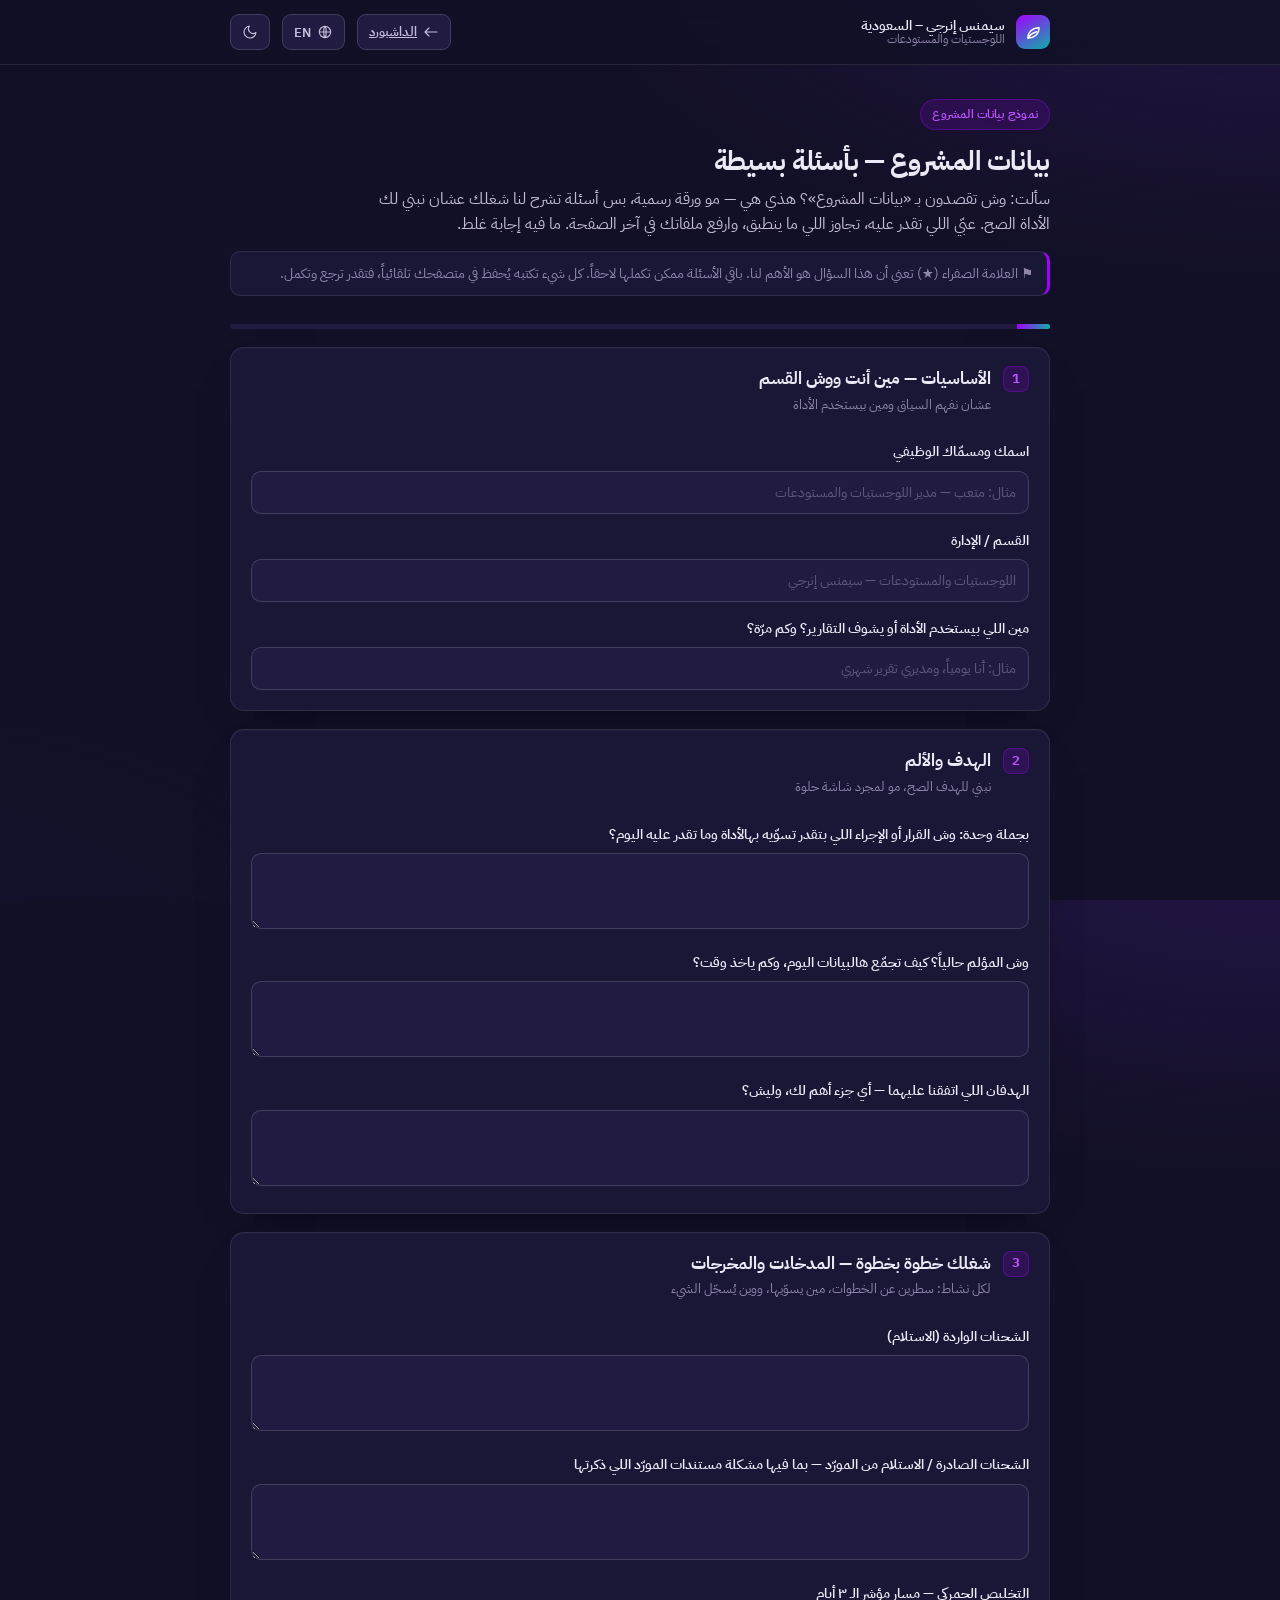
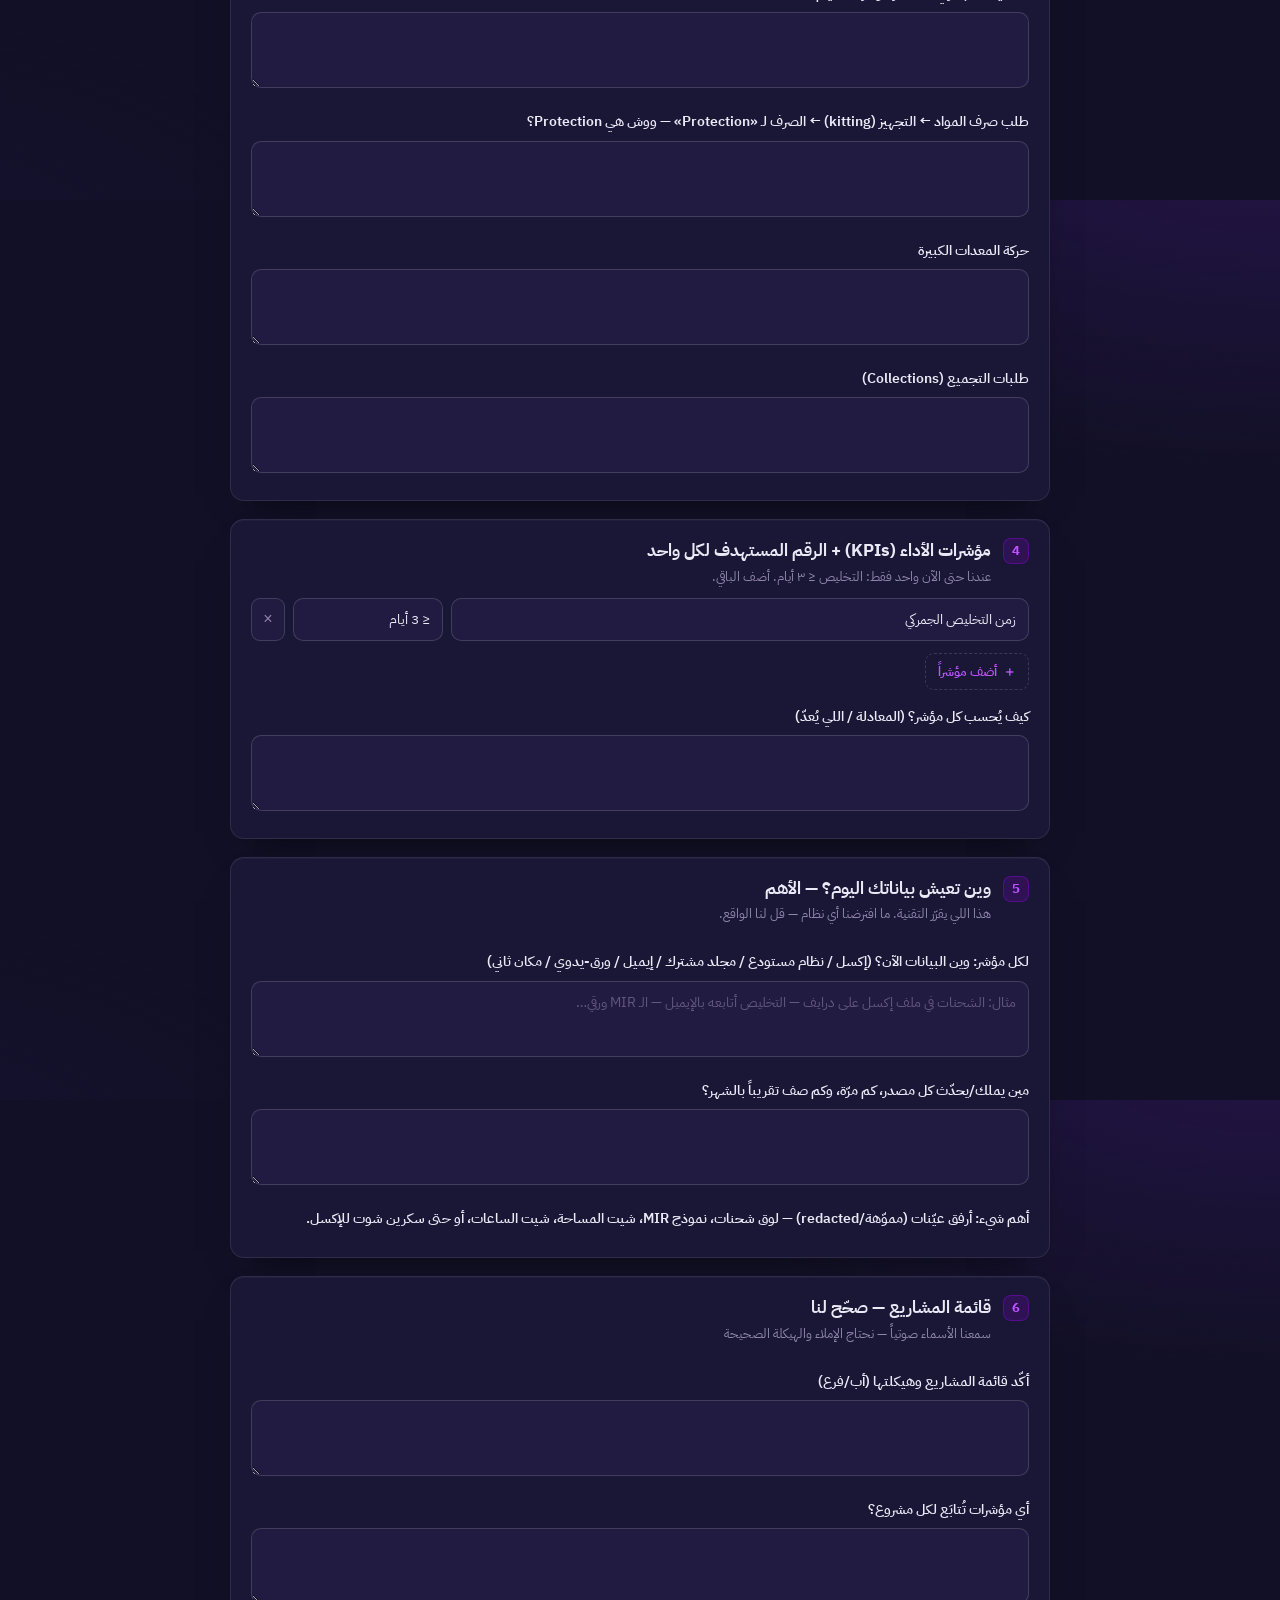
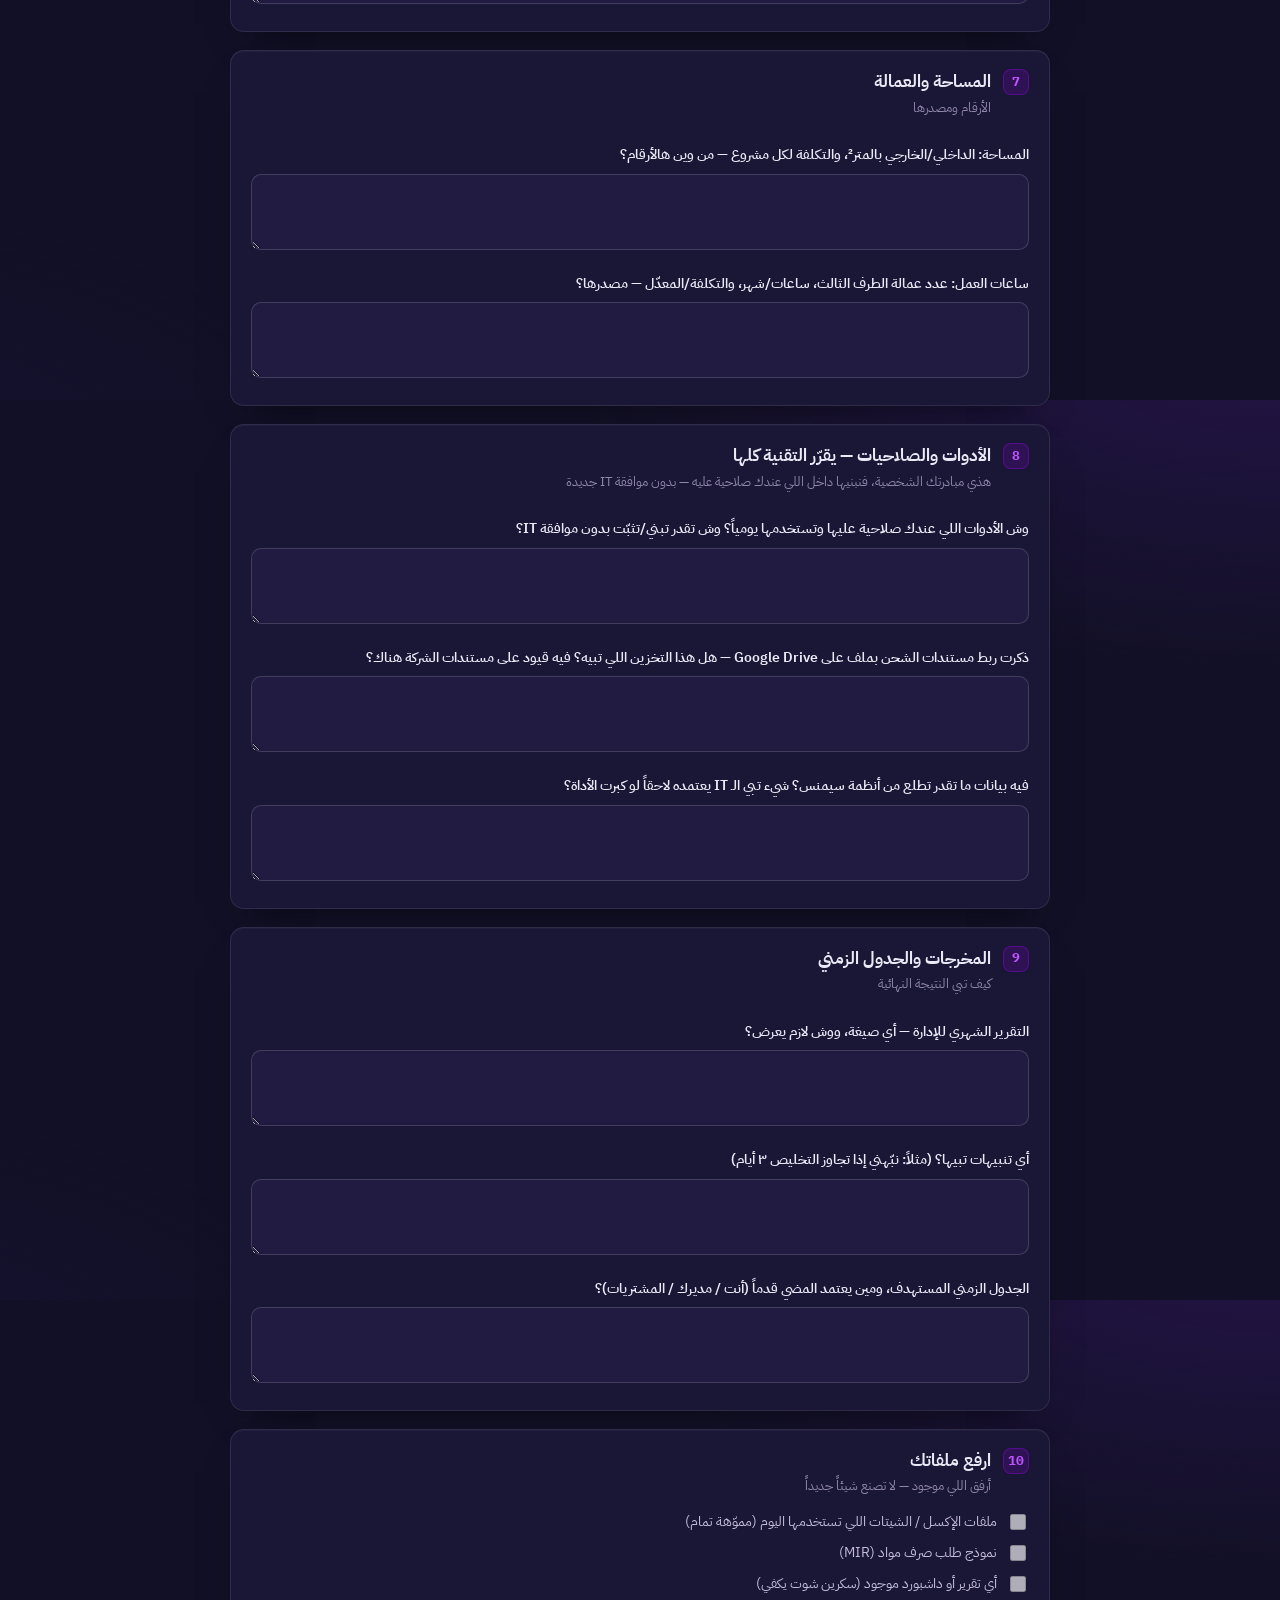
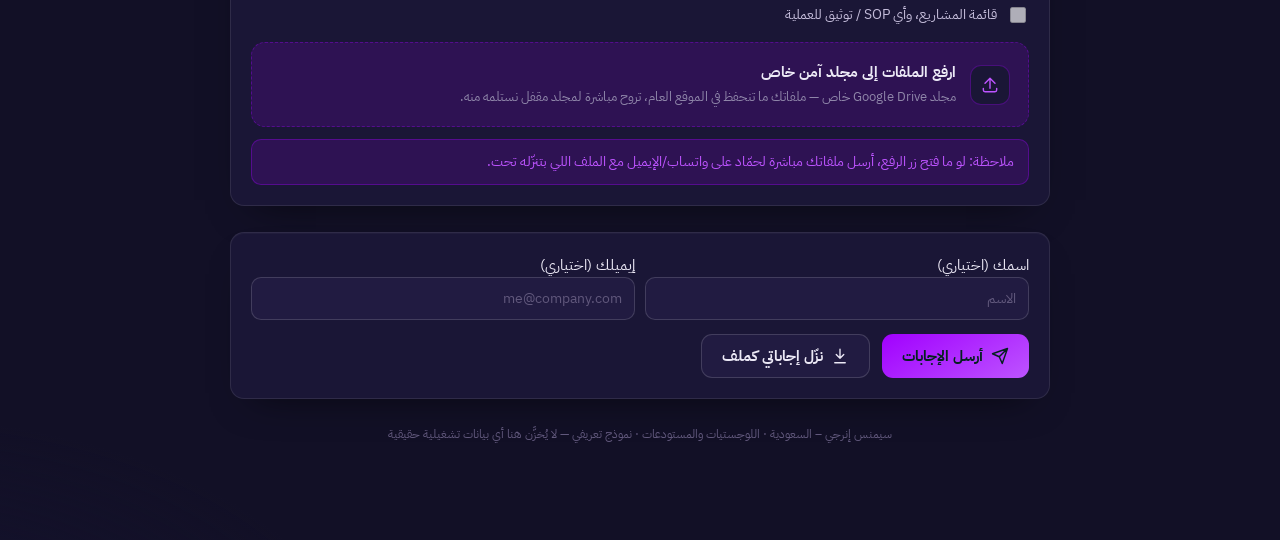
==== commit 3e4aaf76: "style: retheme to Siemens Energy brand — bright-purple hero, teal secondary Aligns the demo + intake" ====
--- a/brief.html
+++ b/brief.html
@@ -13,14 +13,14 @@
    Reuses the dashboard design system (petrol/teal, IBM Plex).
    ============================================================ */
 :root{
-  --bg:#0a1417;
-  --bg-grad:radial-gradient(1200px 600px at 100% -10%, #10282b 0%, transparent 60%),
-            radial-gradient(900px 500px at -10% 110%, #161033 0%, transparent 55%), #0a1417;
-  --surface:#0f1c20; --surface-2:#13262b; --elev:#16292e;
-  --border:rgba(255,255,255,.085); --border-2:rgba(255,255,255,.14);
-  --fg:#e8f0f1; --fg-2:#b8c8cb; --muted:#7e9398; --faint:#56696e;
-  --accent:#17c0b6; --accent-2:#3ad6cc; --accent-weak:rgba(23,192,182,.13); --accent-line:rgba(23,192,182,.30);
-  --violet:#8b78ff; --violet-weak:rgba(139,120,255,.14);
+  --bg:#121026;
+  --bg-grad:radial-gradient(1200px 600px at 100% -10%, #251549 0%, transparent 60%),
+            radial-gradient(900px 500px at -10% 110%, #14122f 0%, transparent 55%), #121026;
+  --surface:#1a1636; --surface-2:#211b41; --elev:#241d47;
+  --border:rgba(255,255,255,.09); --border-2:rgba(255,255,255,.15);
+  --fg:#ece9f6; --fg-2:#c4bcda; --muted:#8f86a9; --faint:#61587c;
+  --accent:#a100ff; --accent-2:#bd54ff; --accent-weak:rgba(161,0,255,.15); --accent-line:rgba(161,0,255,.34);
+  --violet:#0eb0a6; --violet-weak:rgba(14,176,166,.16);
   --ok:#2fcf86; --ok-weak:rgba(47,207,134,.14); --warn:#f4b740; --warn-weak:rgba(244,183,64,.14);
   --danger:#ff5b6e; --danger-weak:rgba(255,91,110,.15);
   --shadow:0 1px 0 rgba(255,255,255,.03) inset, 0 18px 40px -24px rgba(0,0,0,.7);
@@ -31,14 +31,14 @@
   --font:var(--font-ar);
 }
 :root[data-theme="light"]{
-  --bg:#eef3f4;
-  --bg-grad:radial-gradient(1100px 560px at 100% -10%, #dbeeec 0%, transparent 60%),
-            radial-gradient(900px 500px at -10% 110%, #e7e3fb 0%, transparent 55%), #eef3f4;
-  --surface:#ffffff; --surface-2:#f4f8f8; --elev:#ffffff;
-  --border:rgba(11,33,38,.10); --border-2:rgba(11,33,38,.18);
-  --fg:#0c1c20; --fg-2:#2c4248; --muted:#5d7176; --faint:#93a6aa;
-  --accent:#0c8f87; --accent-2:#0aa79d; --accent-weak:rgba(12,143,135,.10); --accent-line:rgba(12,143,135,.28);
-  --violet:#6b54e8; --violet-weak:rgba(107,84,232,.10);
+  --bg:#f4f1fa;
+  --bg-grad:radial-gradient(1100px 560px at 100% -10%, #ece4fb 0%, transparent 60%),
+            radial-gradient(900px 500px at -10% 110%, #e1f3f1 0%, transparent 55%), #f4f1fa;
+  --surface:#ffffff; --surface-2:#f6f2fc; --elev:#ffffff;
+  --border:rgba(27,16,54,.10); --border-2:rgba(27,16,54,.18);
+  --fg:#1b1236; --fg-2:#3a2d5c; --muted:#6b6088; --faint:#9c92b6;
+  --accent:#7d18bf; --accent-2:#a100ff; --accent-weak:rgba(125,24,191,.10); --accent-line:rgba(125,24,191,.30);
+  --violet:#068b83; --violet-weak:rgba(6,139,131,.12);
   --ok:#11a866; --ok-weak:rgba(17,168,102,.12); --warn:#b8841a; --warn-weak:rgba(184,132,26,.12);
   --danger:#d83a4d; --danger-weak:rgba(216,58,77,.10);
   --shadow:0 1px 2px rgba(11,33,38,.04), 0 16px 36px -26px rgba(11,33,38,.35);
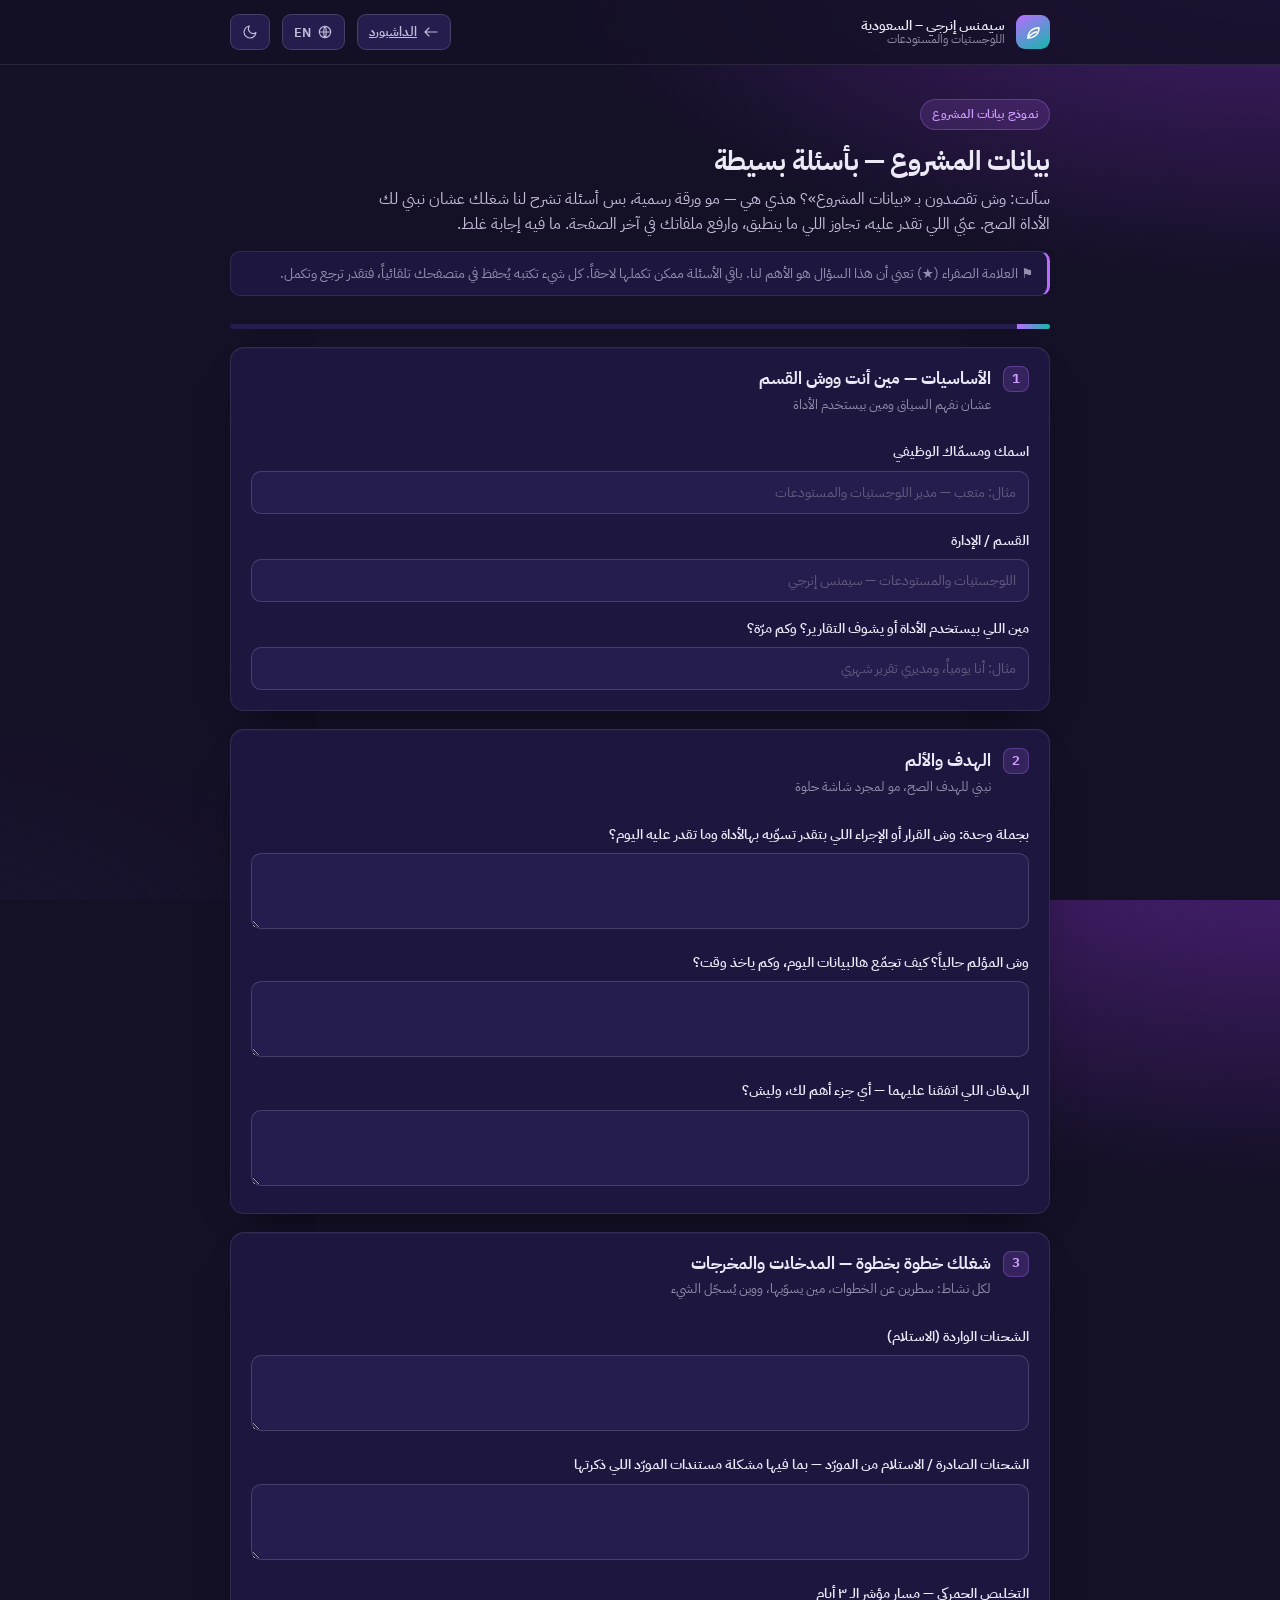
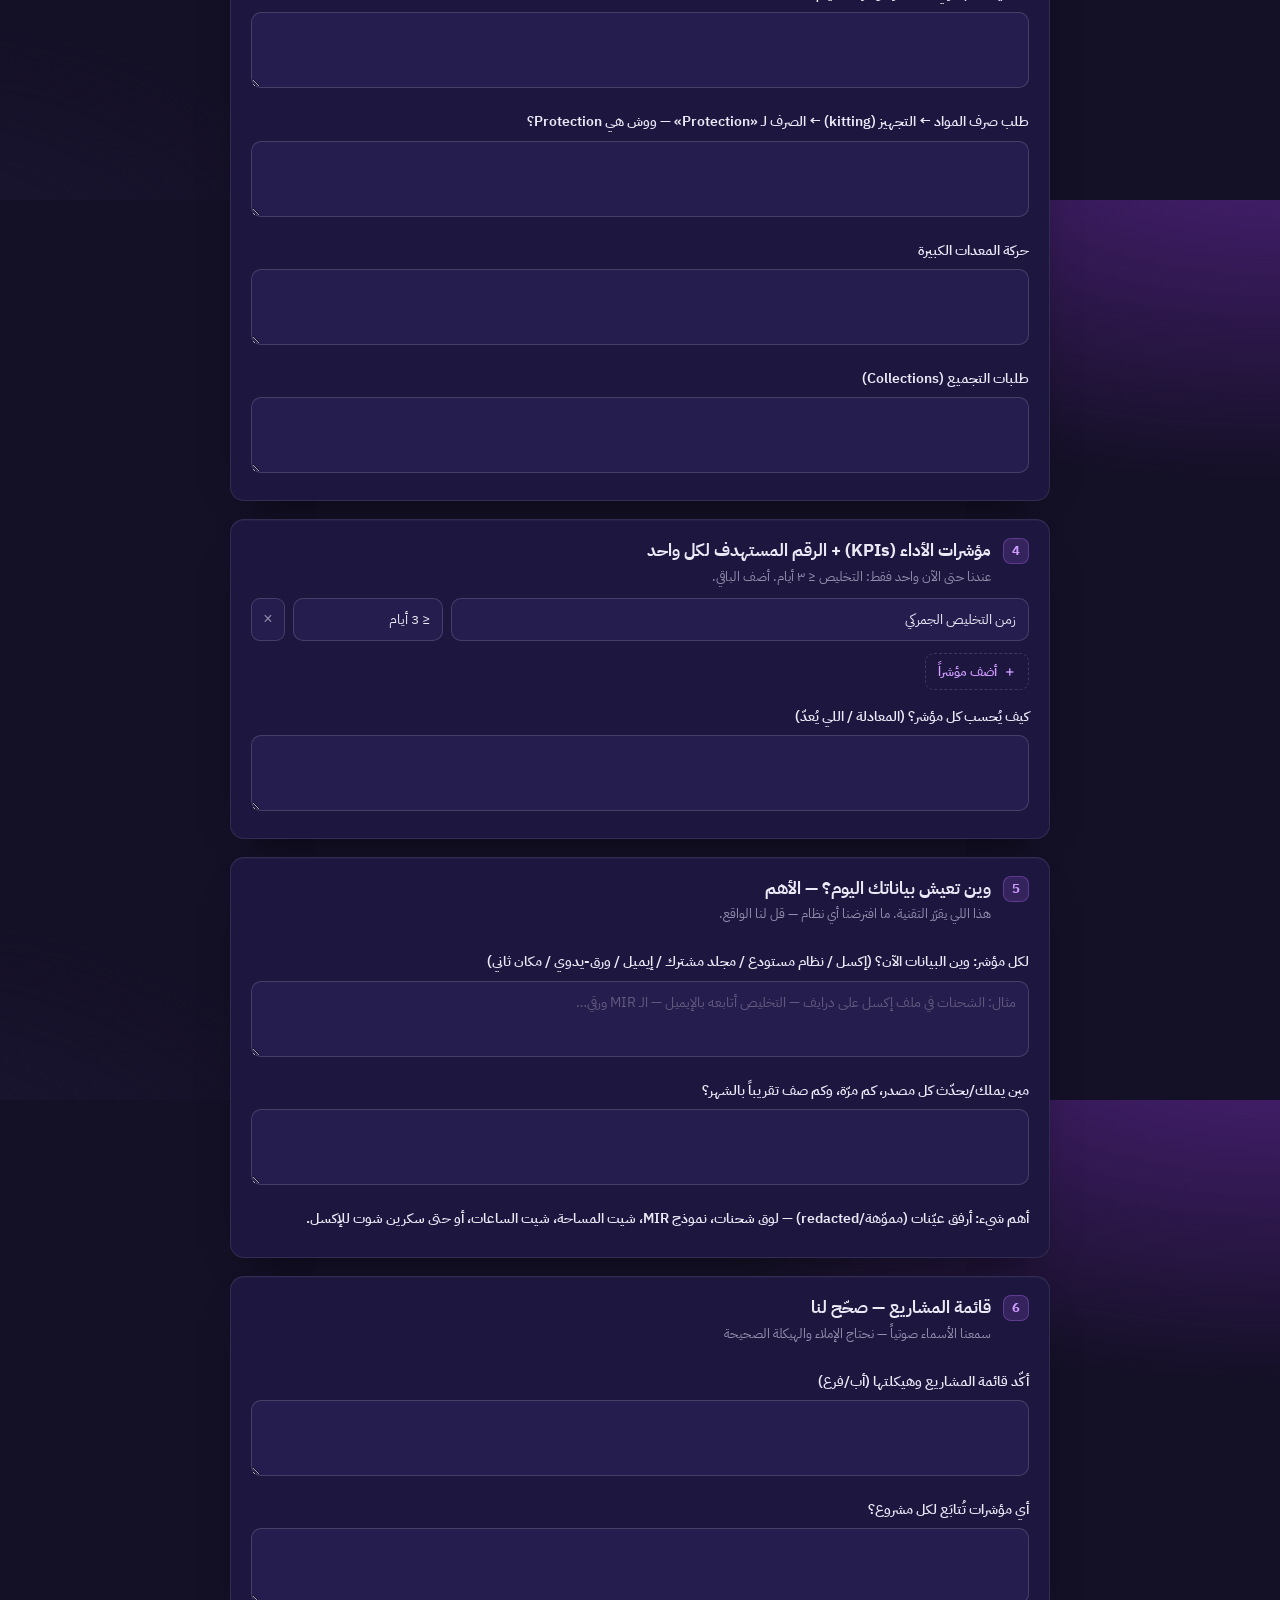
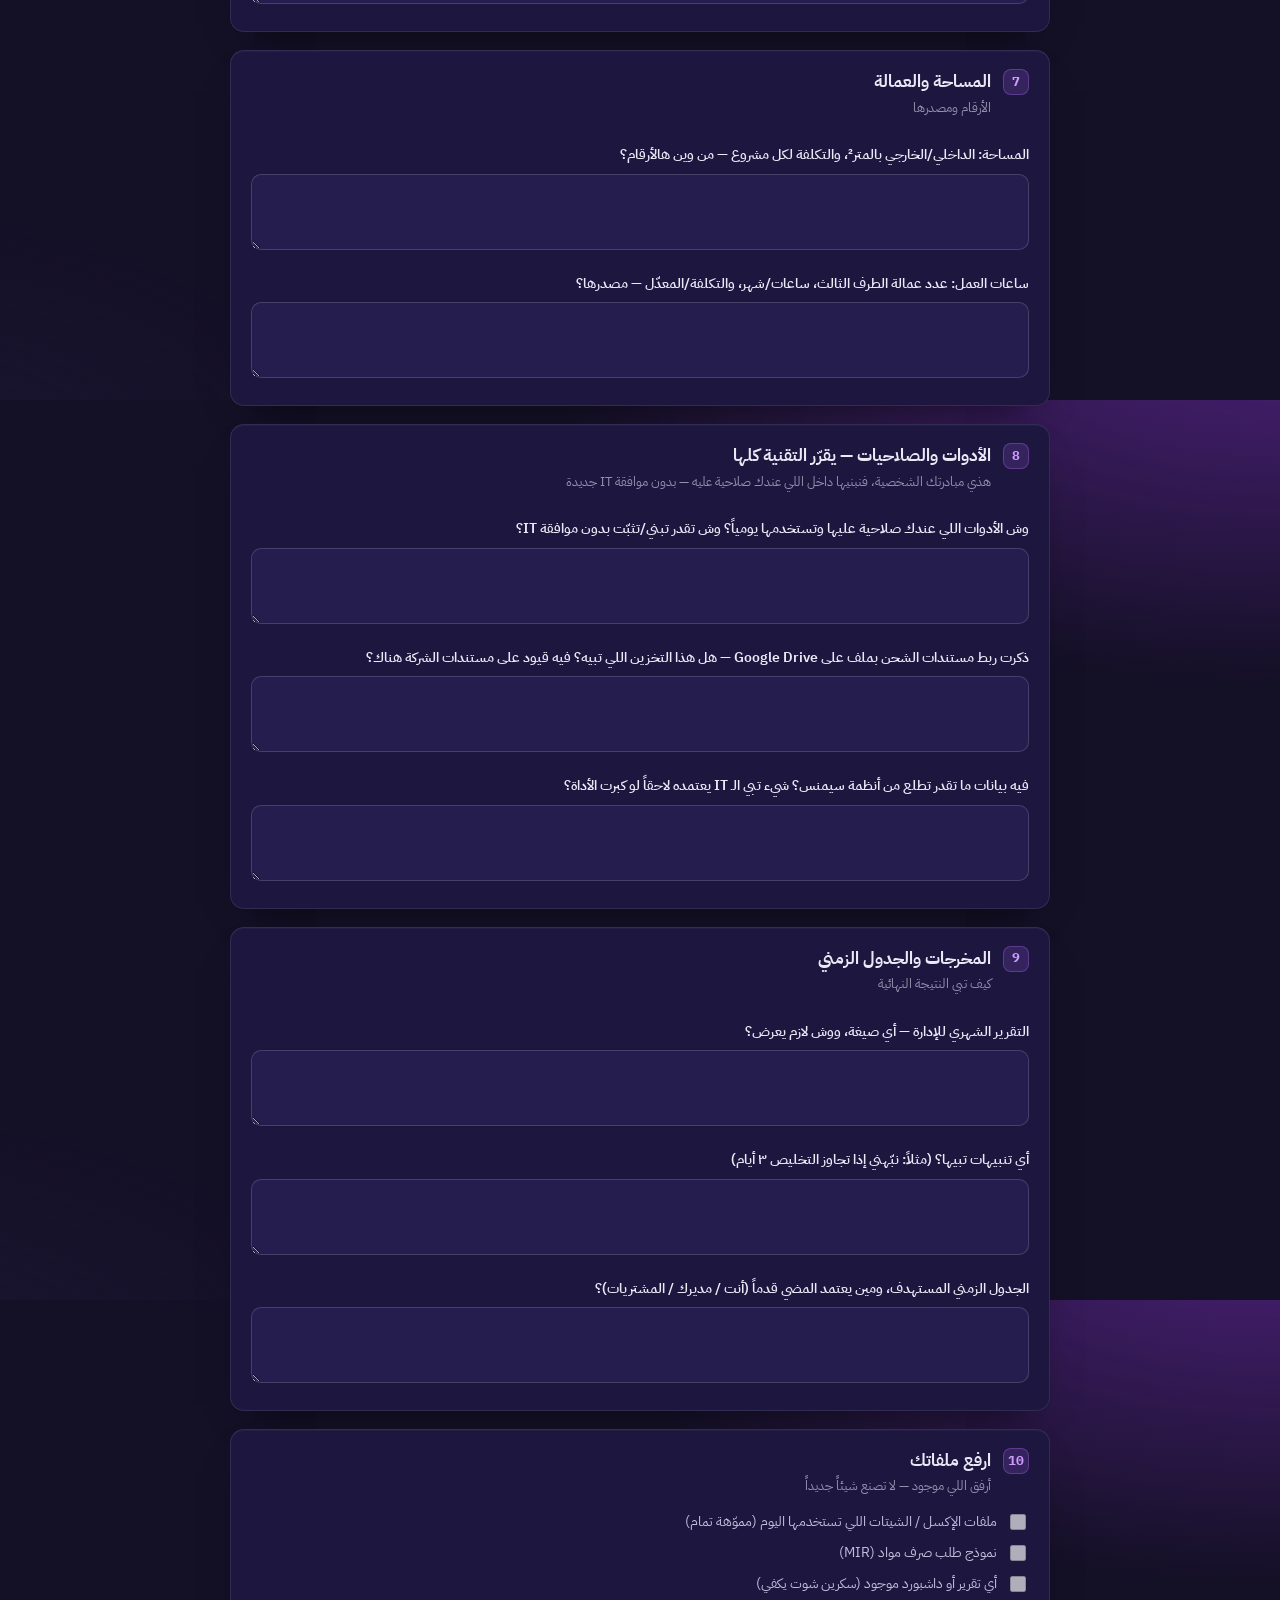
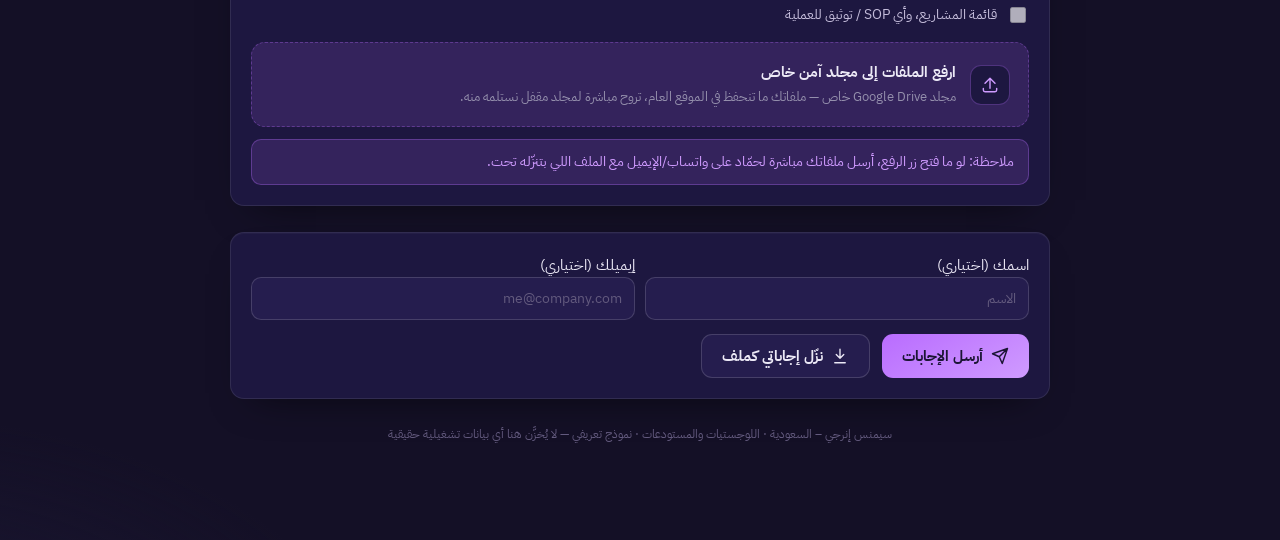
==== commit 90b0cec6: "style: use authoritative Siemens Energy brand hexes (verified from SE design system) Replaces eyedro" ====
--- a/brief.html
+++ b/brief.html
@@ -13,14 +13,14 @@
    Reuses the dashboard design system (petrol/teal, IBM Plex).
    ============================================================ */
 :root{
-  --bg:#121026;
-  --bg-grad:radial-gradient(1200px 600px at 100% -10%, #251549 0%, transparent 60%),
-            radial-gradient(900px 500px at -10% 110%, #14122f 0%, transparent 55%), #121026;
-  --surface:#1a1636; --surface-2:#211b41; --elev:#241d47;
+  --bg:#141026;
+  --bg-grad:radial-gradient(1200px 600px at 100% -10%, #4d217a 0%, transparent 62%),
+            radial-gradient(900px 500px at -10% 110%, #1b1734 0%, transparent 55%), #141026;
+  --surface:#1d1740; --surface-2:#251d4e; --elev:#2a2158;
   --border:rgba(255,255,255,.09); --border-2:rgba(255,255,255,.15);
-  --fg:#ece9f6; --fg-2:#c4bcda; --muted:#8f86a9; --faint:#61587c;
-  --accent:#a100ff; --accent-2:#bd54ff; --accent-weak:rgba(161,0,255,.15); --accent-line:rgba(161,0,255,.34);
-  --violet:#0eb0a6; --violet-weak:rgba(14,176,166,.16);
+  --fg:#ece9f6; --fg-2:#c4bcda; --muted:#948fac; --faint:#635a7e;
+  --accent:#b96cff; --accent-2:#cf9bff; --accent-weak:rgba(185,108,255,.15); --accent-line:rgba(185,108,255,.32); --on-accent:#1b1534;
+  --violet:#12b8ab; --violet-weak:rgba(18,184,171,.16);
   --ok:#2fcf86; --ok-weak:rgba(47,207,134,.14); --warn:#f4b740; --warn-weak:rgba(244,183,64,.14);
   --danger:#ff5b6e; --danger-weak:rgba(255,91,110,.15);
   --shadow:0 1px 0 rgba(255,255,255,.03) inset, 0 18px 40px -24px rgba(0,0,0,.7);
@@ -31,14 +31,14 @@
   --font:var(--font-ar);
 }
 :root[data-theme="light"]{
-  --bg:#f4f1fa;
-  --bg-grad:radial-gradient(1100px 560px at 100% -10%, #ece4fb 0%, transparent 60%),
-            radial-gradient(900px 500px at -10% 110%, #e1f3f1 0%, transparent 55%), #f4f1fa;
+  --bg:#f5f2fb;
+  --bg-grad:radial-gradient(1100px 560px at 100% -10%, #efe6fc 0%, transparent 60%),
+            radial-gradient(900px 500px at -10% 110%, #e1f3f1 0%, transparent 55%), #f5f2fb;
   --surface:#ffffff; --surface-2:#f6f2fc; --elev:#ffffff;
-  --border:rgba(27,16,54,.10); --border-2:rgba(27,16,54,.18);
-  --fg:#1b1236; --fg-2:#3a2d5c; --muted:#6b6088; --faint:#9c92b6;
-  --accent:#7d18bf; --accent-2:#a100ff; --accent-weak:rgba(125,24,191,.10); --accent-line:rgba(125,24,191,.30);
-  --violet:#068b83; --violet-weak:rgba(6,139,131,.12);
+  --border:rgba(27,21,52,.10); --border-2:rgba(27,21,52,.18);
+  --fg:#1b1534; --fg-2:#3d3557; --muted:#5d596e; --faint:#ada9c2;
+  --accent:#8a00e5; --accent-2:#641e8c; --accent-weak:rgba(138,0,229,.10); --accent-line:rgba(138,0,229,.28); --on-accent:#ffffff;
+  --violet:#017873; --violet-weak:rgba(1,120,115,.12);
   --ok:#11a866; --ok-weak:rgba(17,168,102,.12); --warn:#b8841a; --warn-weak:rgba(184,132,26,.12);
   --danger:#d83a4d; --danger-weak:rgba(216,58,77,.10);
   --shadow:0 1px 2px rgba(11,33,38,.04), 0 16px 36px -26px rgba(11,33,38,.35);
@@ -124,7 +124,7 @@
 .btn{display:inline-flex;align-items:center;justify-content:center;gap:8px;height:44px;padding:0 20px;border-radius:11px;
   border:none;cursor:pointer;font-family:var(--font);font-weight:700;font-size:14.5px;text-decoration:none;transition:transform .08s,filter .15s;}
 .btn:active{transform:translateY(1px);}
-.btn-primary{background:linear-gradient(150deg,var(--accent),var(--accent-2));color:#04211f;}
+.btn-primary{background:linear-gradient(150deg,var(--accent),var(--accent-2));color:var(--on-accent);}
 .btn-primary:hover{filter:brightness(1.06);}
 .btn-ghost{background:var(--surface-2);border:1px solid var(--border-2);color:var(--fg);}
 .btn-ghost:hover{border-color:var(--accent-line);}
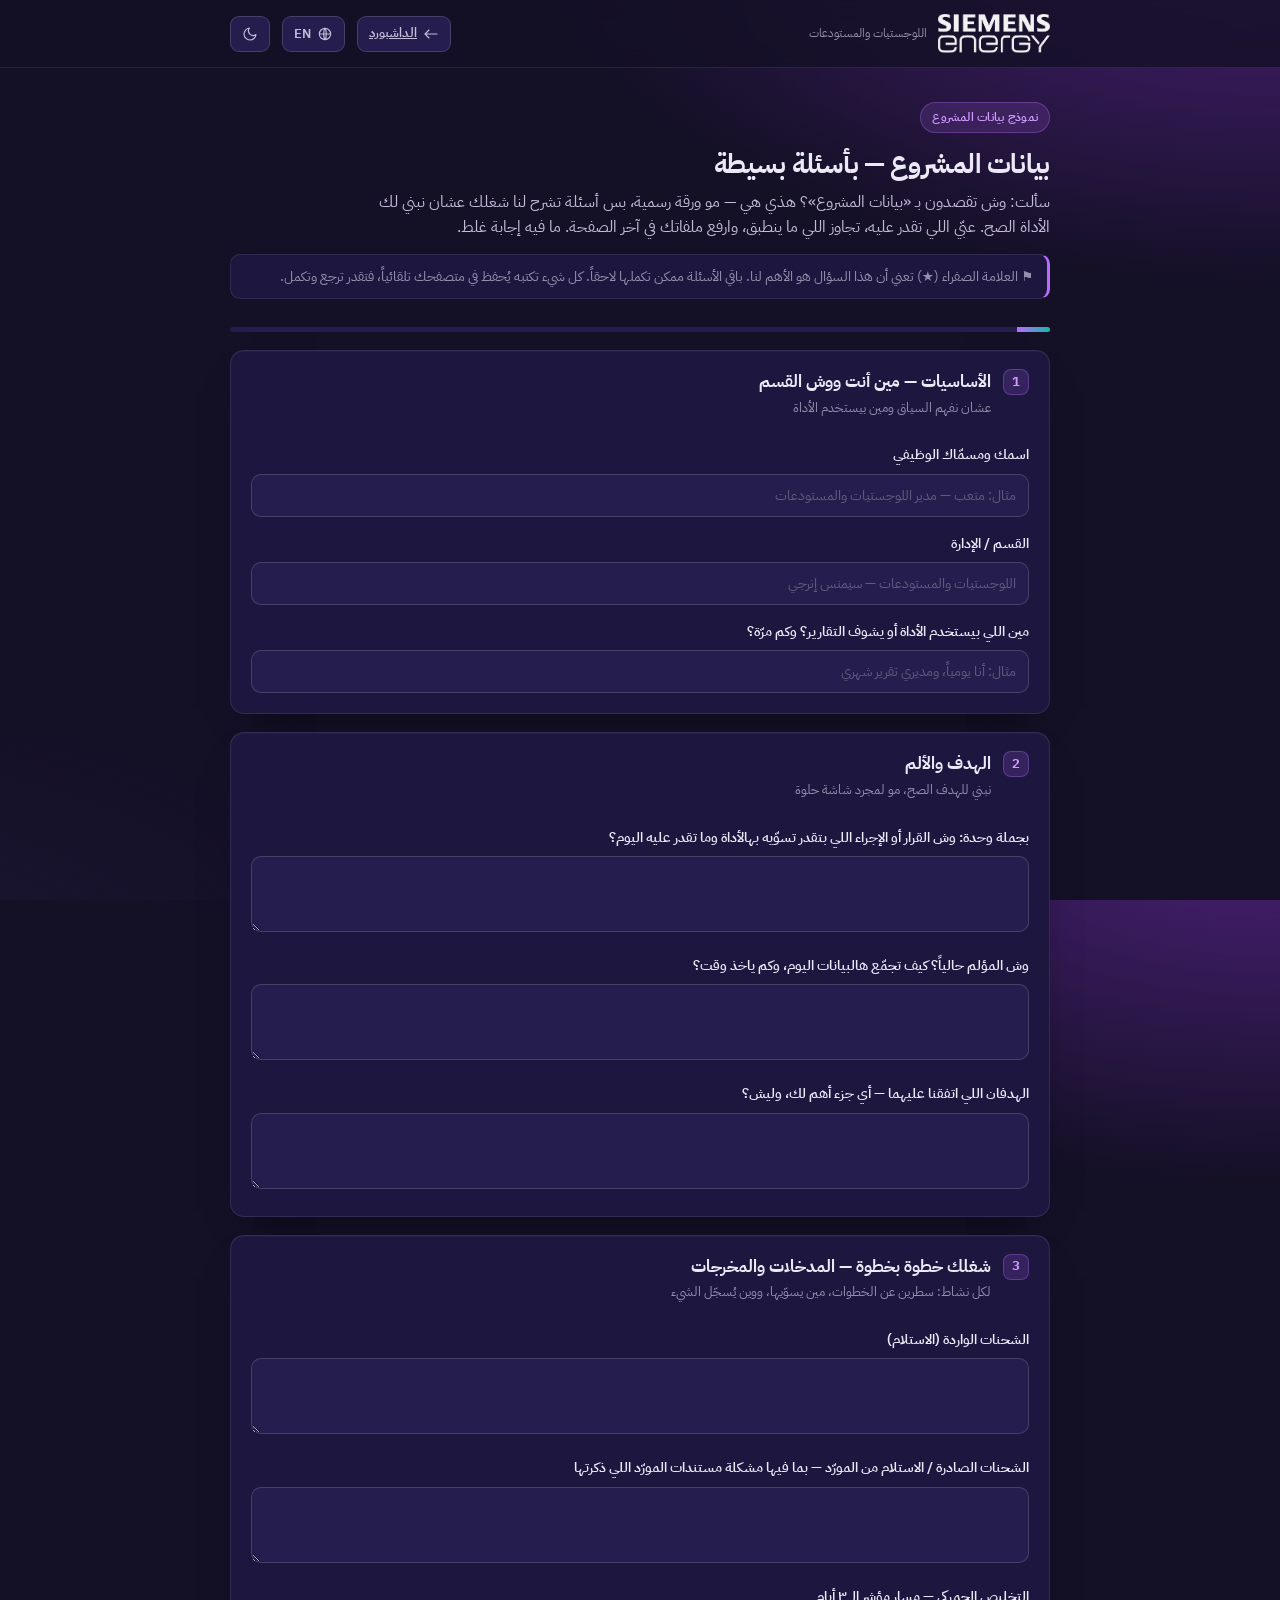
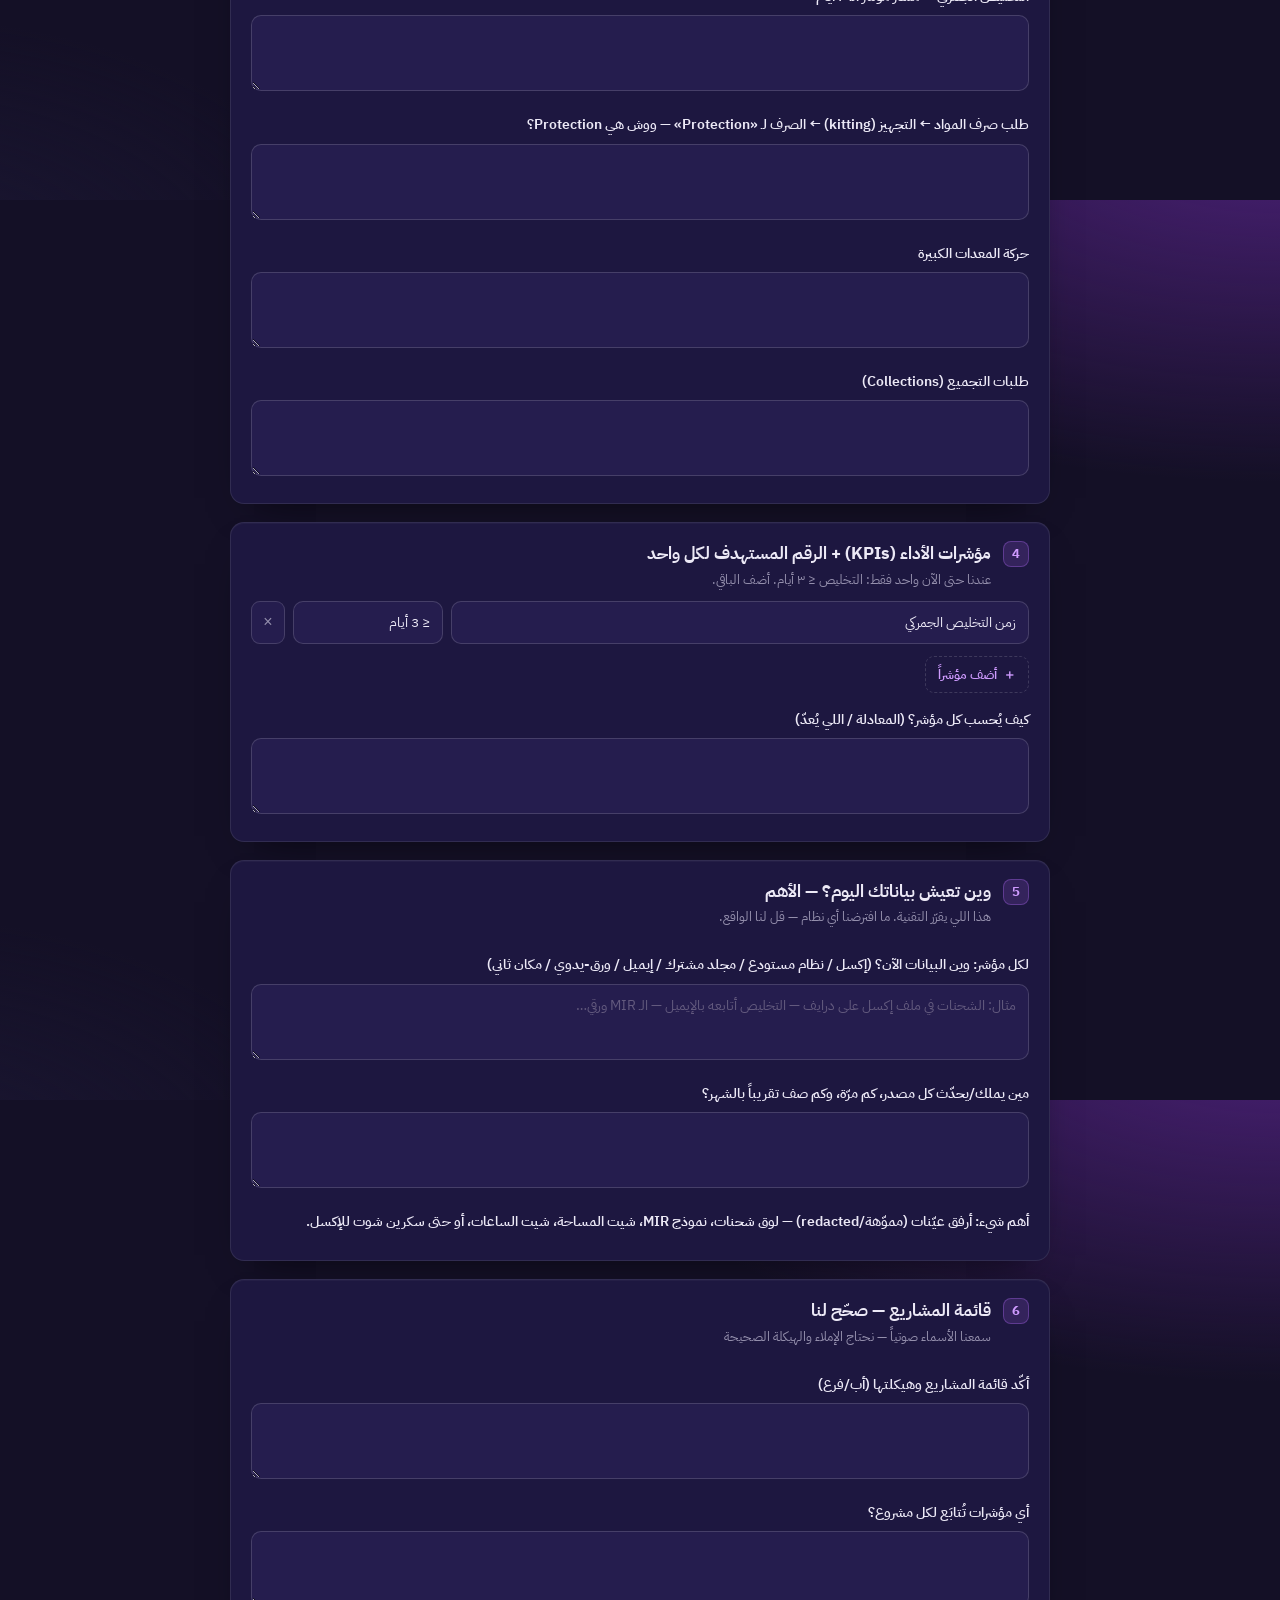
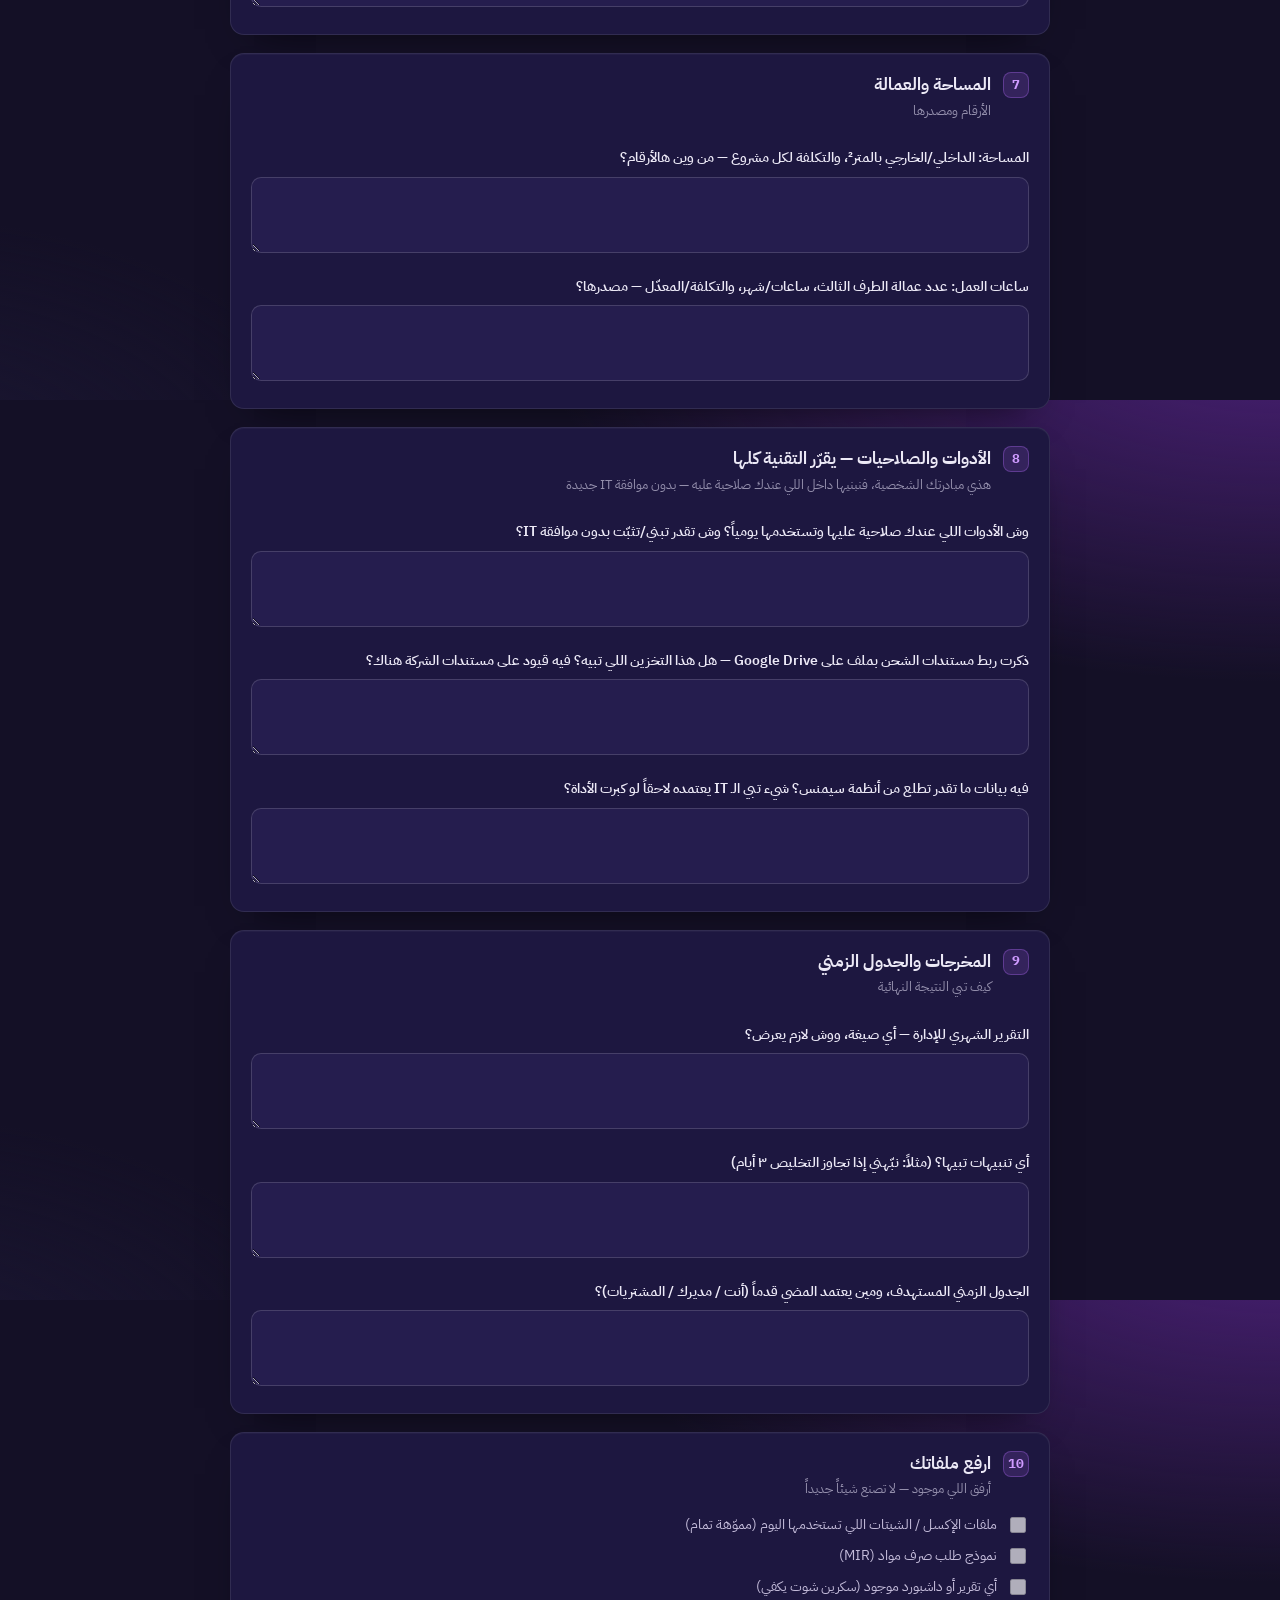
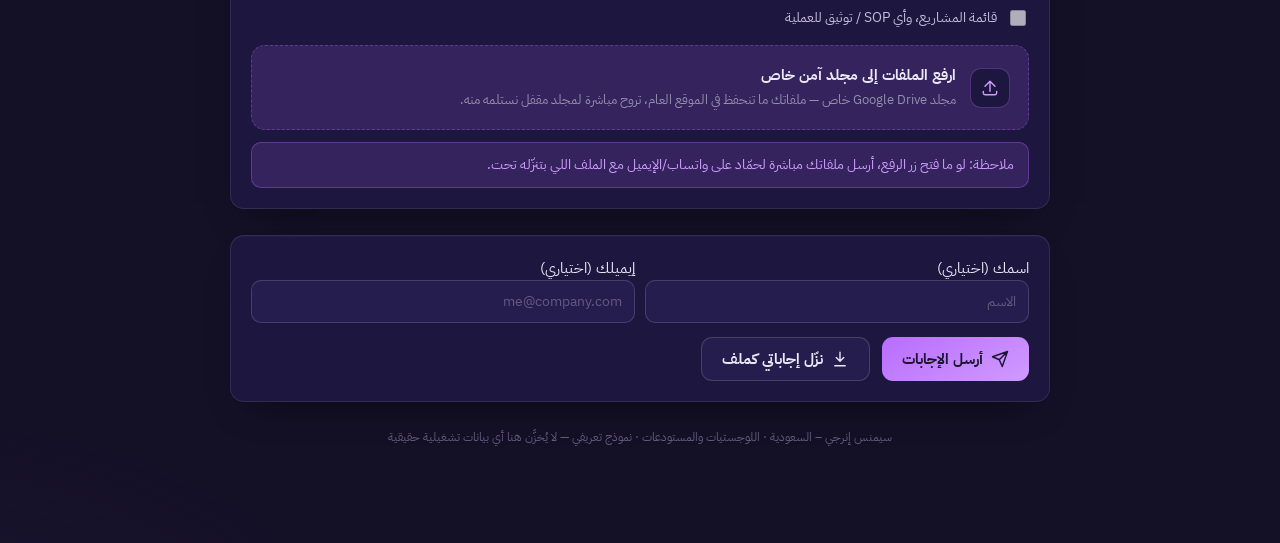
==== commit e98095e3: "feat: use official Siemens Energy logo + Siemens Sans, per DESIGN.md - Real SE wordmark extracted fr" ====
--- a/brief.html
+++ b/brief.html
@@ -6,7 +6,7 @@
 <title>Siemens Energy KSA — Project Brief / بيانات المشروع</title>
 <link rel="preconnect" href="https://fonts.googleapis.com">
 <link rel="preconnect" href="https://fonts.gstatic.com" crossorigin>
-<link href="https://fonts.googleapis.com/css2?family=IBM+Plex+Sans:wght@400;500;600;700&family=IBM+Plex+Sans+Arabic:wght@400;500;600;700&family=IBM+Plex+Mono:wght@400;500;600&display=swap" rel="stylesheet">
+<link href="https://fonts.googleapis.com/css2?family=Inter:wght@400;500;600;700&family=IBM+Plex+Sans+Arabic:wght@400;500;600;700&family=IBM+Plex+Mono:wght@400;500;600&display=swap" rel="stylesheet">
 <style>
 /* ============================================================
    Siemens Energy KSA — Project Brief intake
@@ -25,10 +25,11 @@
   --danger:#ff5b6e; --danger-weak:rgba(255,91,110,.15);
   --shadow:0 1px 0 rgba(255,255,255,.03) inset, 0 18px 40px -24px rgba(0,0,0,.7);
   --radius:14px; --radius-sm:10px;
-  --font-en:"IBM Plex Sans",-apple-system,BlinkMacSystemFont,"Segoe UI",system-ui,sans-serif;
-  --font-ar:"IBM Plex Sans Arabic","Segoe UI","Tahoma",system-ui,sans-serif;
+  --font-en:"Siemens Sans","Inter",-apple-system,BlinkMacSystemFont,"Segoe UI",system-ui,sans-serif;
+  --font-ar:"Siemens Sans Arabic","IBM Plex Sans Arabic","Segoe UI","Tahoma",system-ui,sans-serif;
   --font-mono:"IBM Plex Mono",ui-monospace,Menlo,monospace;
   --font:var(--font-ar);
+  --logo-fill:#f2f2f2;
 }
 :root[data-theme="light"]{
   --bg:#f5f2fb;
@@ -36,7 +37,7 @@
             radial-gradient(900px 500px at -10% 110%, #e1f3f1 0%, transparent 55%), #f5f2fb;
   --surface:#ffffff; --surface-2:#f6f2fc; --elev:#ffffff;
   --border:rgba(27,21,52,.10); --border-2:rgba(27,21,52,.18);
-  --fg:#1b1534; --fg-2:#3d3557; --muted:#5d596e; --faint:#ada9c2;
+  --fg:#1b1534; --fg-2:#3d3557; --muted:#5d596e; --faint:#ada9c2; --logo-fill:#1b1534;
   --accent:#8a00e5; --accent-2:#641e8c; --accent-weak:rgba(138,0,229,.10); --accent-line:rgba(138,0,229,.28); --on-accent:#ffffff;
   --violet:#017873; --violet-weak:rgba(1,120,115,.12);
   --ok:#11a866; --ok-weak:rgba(17,168,102,.12); --warn:#b8841a; --warn-weak:rgba(184,132,26,.12);
@@ -56,11 +57,10 @@
   backdrop-filter:blur(10px);border-bottom:1px solid var(--border);}
 .top-in{max-width:860px;margin:0 auto;padding:14px 20px;display:flex;align-items:center;gap:12px;}
 .brand{display:flex;align-items:center;gap:11px;}
-.brand-mark{width:34px;height:34px;border-radius:9px;display:grid;place-items:center;
-  background:linear-gradient(150deg,var(--accent),var(--violet));box-shadow:var(--shadow);}
-.brand-mark svg{width:19px;height:19px;}
+.se-logo{display:block;width:112px;height:39px;flex:0 0 auto;background-color:var(--logo-fill);
+  -webkit-mask:url("assets/se-logo-white.png") no-repeat center/contain; mask:url("assets/se-logo-white.png") no-repeat center/contain;}
 .brand-txt{display:flex;flex-direction:column;line-height:1.15;}
-.brand-txt .b1{font-weight:600;font-size:13.5px;}
+.brand-txt .b1{display:none;}
 .brand-txt .b2{font-size:11.5px;color:var(--muted);}
 .spacer{flex:1;}
 .iconbtn{display:inline-flex;align-items:center;gap:6px;height:36px;padding:0 11px;border-radius:9px;
@@ -153,10 +153,7 @@
 <div class="top">
   <div class="top-in">
     <div class="brand">
-      <div class="brand-mark">
-        <svg viewBox="0 0 24 24" fill="none" stroke="#fff" stroke-width="1.8" stroke-linecap="round" stroke-linejoin="round">
-          <path d="M5 19c0-8 6-13 14-13 0 8-6 13-14 13z"/><path d="M5 19c3-5 7-7 11-8"/></svg>
-      </div>
+      <span class="se-logo" role="img" aria-label="Siemens Energy"></span>
       <div class="brand-txt">
         <span class="b1" data-ar="سيمنس إنرجي – السعودية" data-en="Siemens Energy – KSA">سيمنس إنرجي – السعودية</span>
         <span class="b2" data-ar="اللوجستيات والمستودعات" data-en="Logistics & Warehouse">اللوجستيات والمستودعات</span>
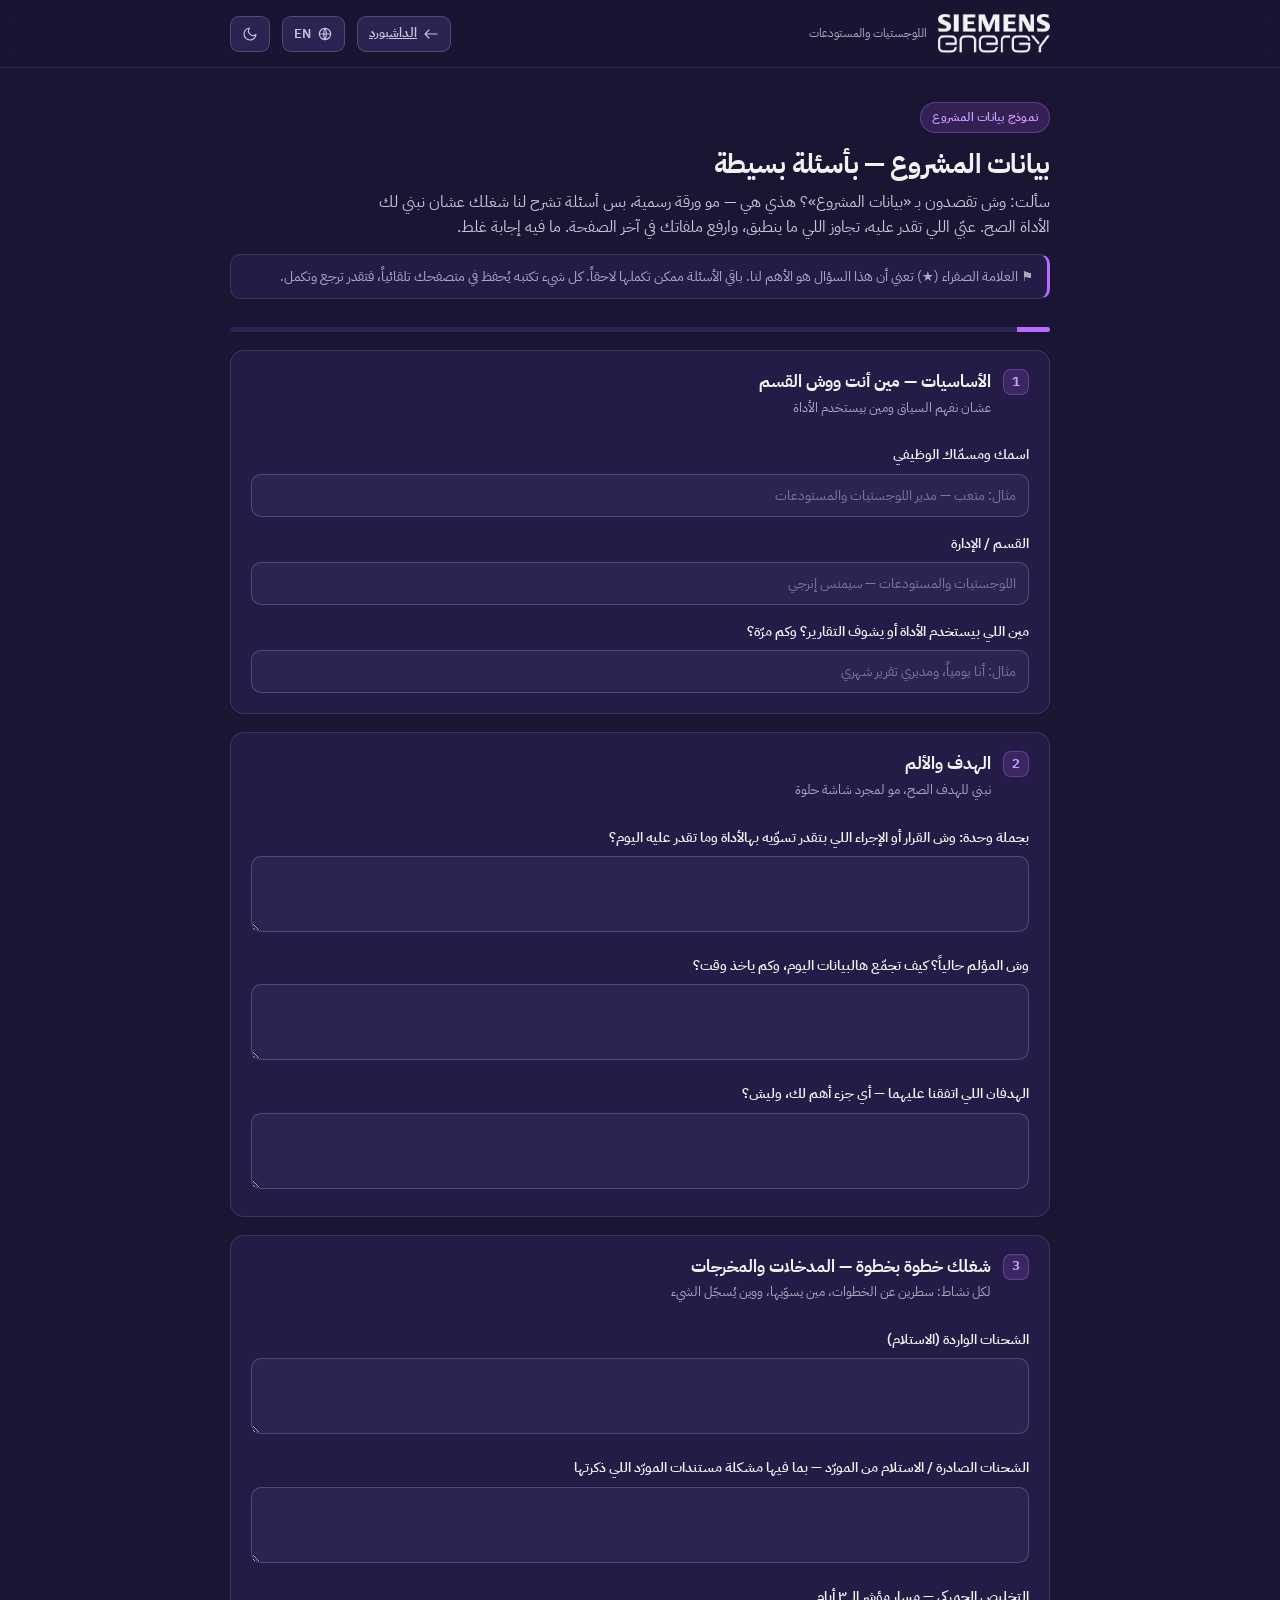
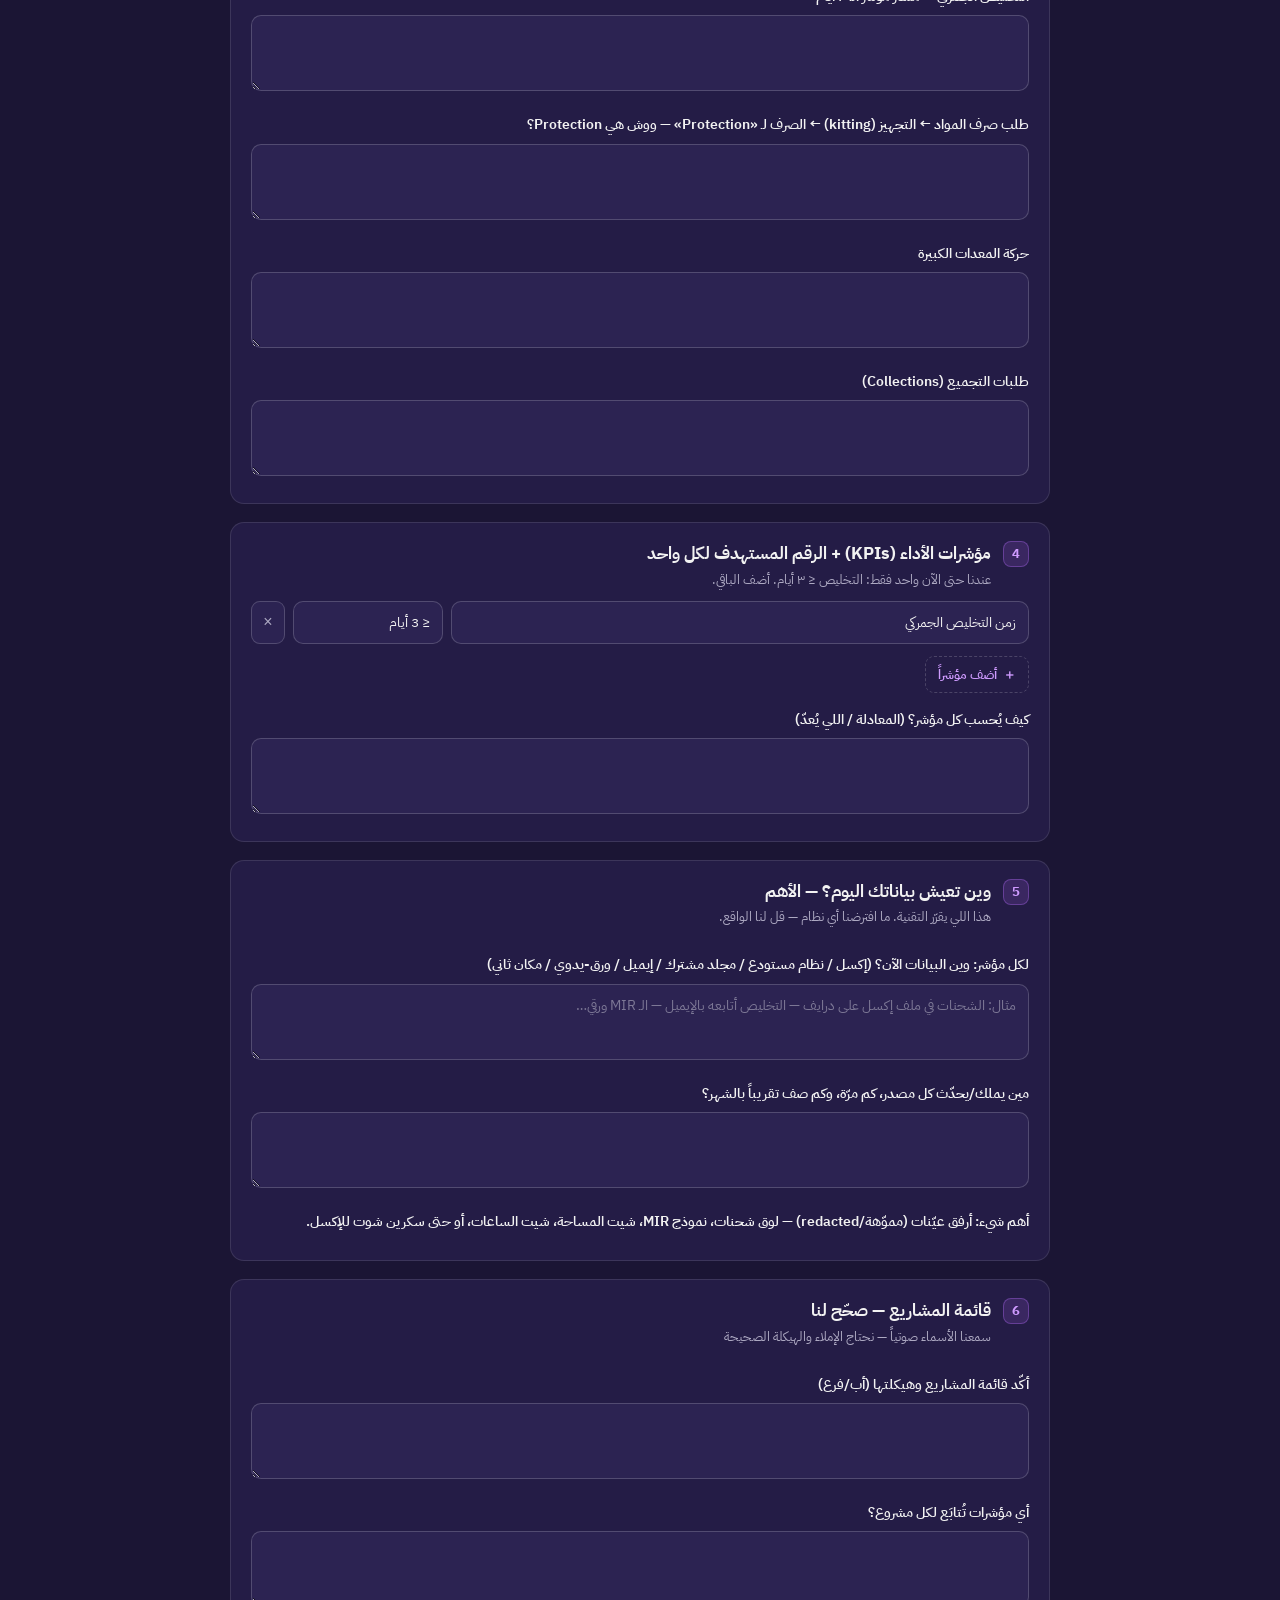
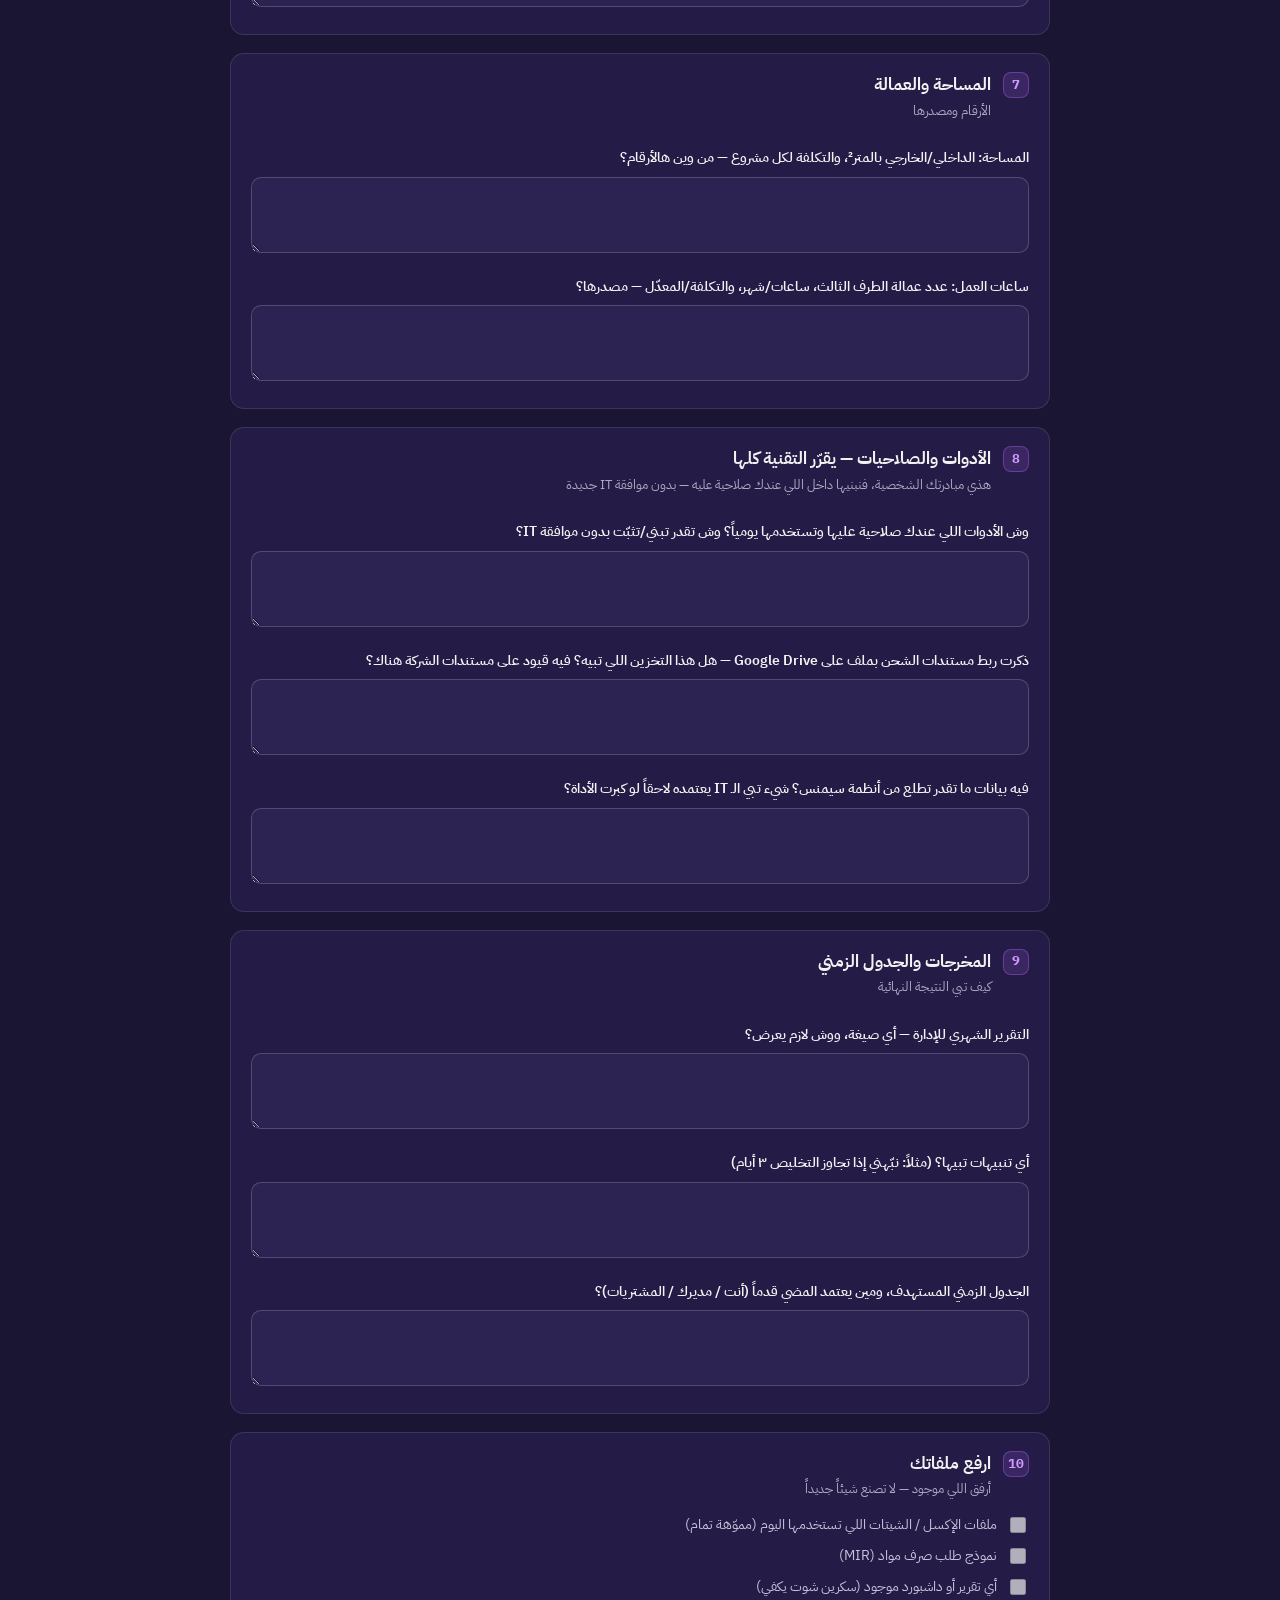
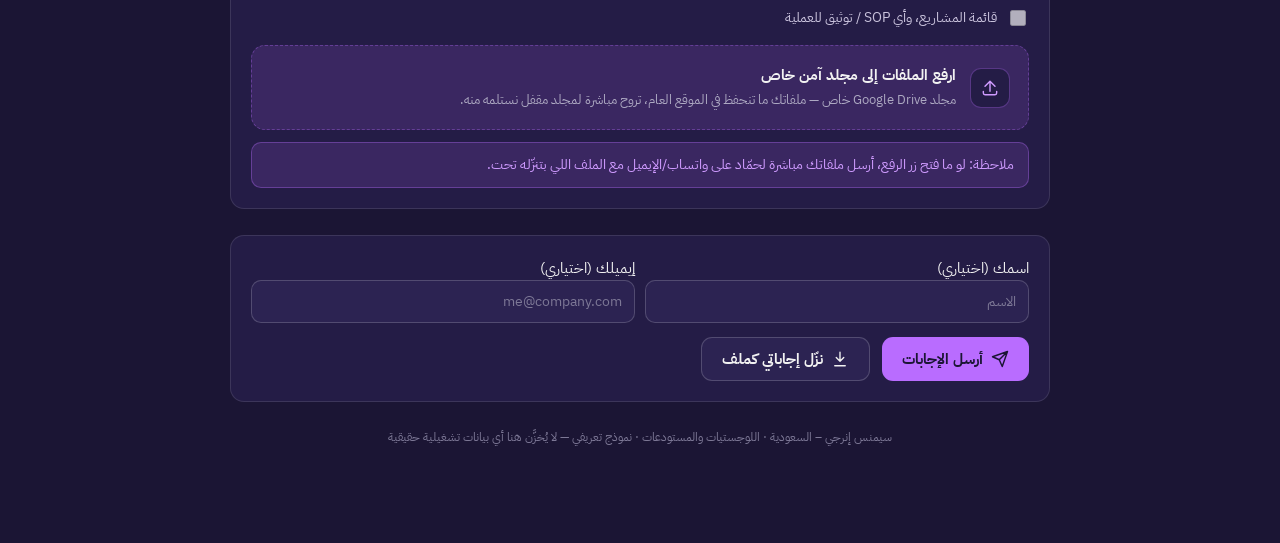
==== commit 1b1e8295: "fix: flatten to real SE digital brand — kill gradients/shadows, SE-only colors Extracted the actual " ====
--- a/brief.html
+++ b/brief.html
@@ -13,17 +13,16 @@
    Reuses the dashboard design system (petrol/teal, IBM Plex).
    ============================================================ */
 :root{
-  --bg:#141026;
-  --bg-grad:radial-gradient(1200px 600px at 100% -10%, #4d217a 0%, transparent 62%),
-            radial-gradient(900px 500px at -10% 110%, #1b1734 0%, transparent 55%), #141026;
-  --surface:#1d1740; --surface-2:#251d4e; --elev:#2a2158;
-  --border:rgba(255,255,255,.09); --border-2:rgba(255,255,255,.15);
-  --fg:#ece9f6; --fg-2:#c4bcda; --muted:#948fac; --faint:#635a7e;
-  --accent:#b96cff; --accent-2:#cf9bff; --accent-weak:rgba(185,108,255,.15); --accent-line:rgba(185,108,255,.32); --on-accent:#1b1534;
-  --violet:#12b8ab; --violet-weak:rgba(18,184,171,.16);
-  --ok:#2fcf86; --ok-weak:rgba(47,207,134,.14); --warn:#f4b740; --warn-weak:rgba(244,183,64,.14);
-  --danger:#ff5b6e; --danger-weak:rgba(255,91,110,.15);
-  --shadow:0 1px 0 rgba(255,255,255,.03) inset, 0 18px 40px -24px rgba(0,0,0,.7);
+  --bg:#1b1534;
+  --bg-grad:#1b1534;
+  --surface:#241c46; --surface-2:#2c2352; --elev:#33285e;
+  --border:rgba(255,255,255,.11); --border-2:rgba(255,255,255,.18);
+  --fg:#f2f2f2; --fg-2:#c9c2dc; --muted:#ada9c2; --faint:#7d7896;
+  --accent:#b96cff; --accent-2:#cf9bff; --accent-weak:rgba(185,108,255,.15); --accent-line:rgba(185,108,255,.34); --on-accent:#1b1534;
+  --violet:#4d9bff; --violet-weak:rgba(0,122,255,.18);
+  --ok:#14da79; --ok-weak:rgba(20,218,121,.15); --warn:#e85960; --warn-weak:rgba(232,89,96,.15);
+  --danger:#ef4048; --danger-weak:rgba(218,30,40,.18);
+  --shadow:none;
   --radius:14px; --radius-sm:10px;
   --font-en:"Siemens Sans","Inter",-apple-system,BlinkMacSystemFont,"Segoe UI",system-ui,sans-serif;
   --font-ar:"Siemens Sans Arabic","IBM Plex Sans Arabic","Segoe UI","Tahoma",system-ui,sans-serif;
@@ -32,17 +31,16 @@
   --logo-fill:#f2f2f2;
 }
 :root[data-theme="light"]{
-  --bg:#f5f2fb;
-  --bg-grad:radial-gradient(1100px 560px at 100% -10%, #efe6fc 0%, transparent 60%),
-            radial-gradient(900px 500px at -10% 110%, #e1f3f1 0%, transparent 55%), #f5f2fb;
-  --surface:#ffffff; --surface-2:#f6f2fc; --elev:#ffffff;
-  --border:rgba(27,21,52,.10); --border-2:rgba(27,21,52,.18);
-  --fg:#1b1534; --fg-2:#3d3557; --muted:#5d596e; --faint:#ada9c2; --logo-fill:#1b1534;
-  --accent:#8a00e5; --accent-2:#641e8c; --accent-weak:rgba(138,0,229,.10); --accent-line:rgba(138,0,229,.28); --on-accent:#ffffff;
-  --violet:#017873; --violet-weak:rgba(1,120,115,.12);
-  --ok:#11a866; --ok-weak:rgba(17,168,102,.12); --warn:#b8841a; --warn-weak:rgba(184,132,26,.12);
-  --danger:#d83a4d; --danger-weak:rgba(216,58,77,.10);
-  --shadow:0 1px 2px rgba(11,33,38,.04), 0 16px 36px -26px rgba(11,33,38,.35);
+  --bg:#f2f2f2;
+  --bg-grad:#f2f2f2;
+  --surface:#ffffff; --surface-2:#f8f8f8; --elev:#ffffff;
+  --border:rgba(27,21,52,.12); --border-2:rgba(27,21,52,.20);
+  --fg:#1b1534; --fg-2:#3d3557; --muted:#5d596e; --faint:#969696; --logo-fill:#1b1534;
+  --accent:#8a00e5; --accent-2:#641e8c; --accent-weak:rgba(138,0,229,.09); --accent-line:rgba(138,0,229,.28); --on-accent:#ffffff;
+  --violet:#0064d6; --violet-weak:rgba(0,100,214,.10);
+  --ok:#0e9e5a; --ok-weak:rgba(14,158,90,.12); --warn:#c8323a; --warn-weak:rgba(200,50,58,.10);
+  --danger:#c8121b; --danger-weak:rgba(200,18,27,.10);
+  --shadow:none;
 }
 html[lang="en"]{--font:var(--font-en);}
 *{box-sizing:border-box;}
@@ -81,7 +79,7 @@
 
 /* Progress */
 .prog{position:sticky;top:65px;z-index:10;margin:20px 0 6px;height:5px;border-radius:99px;background:var(--surface-2);overflow:hidden;}
-.prog i{display:block;height:100%;width:0;background:linear-gradient(90deg,var(--accent),var(--violet));transition:width .3s;}
+.prog i{display:block;height:100%;width:0;background:var(--accent);transition:width .3s;}
 
 /* Section card */
 .card{background:var(--surface);border:1px solid var(--border);border-radius:var(--radius);
@@ -124,7 +122,7 @@
 .btn{display:inline-flex;align-items:center;justify-content:center;gap:8px;height:44px;padding:0 20px;border-radius:11px;
   border:none;cursor:pointer;font-family:var(--font);font-weight:700;font-size:14.5px;text-decoration:none;transition:transform .08s,filter .15s;}
 .btn:active{transform:translateY(1px);}
-.btn-primary{background:linear-gradient(150deg,var(--accent),var(--accent-2));color:var(--on-accent);}
+.btn-primary{background:var(--accent);color:var(--on-accent);}
 .btn-primary:hover{filter:brightness(1.06);}
 .btn-ghost{background:var(--surface-2);border:1px solid var(--border-2);color:var(--fg);}
 .btn-ghost:hover{border-color:var(--accent-line);}
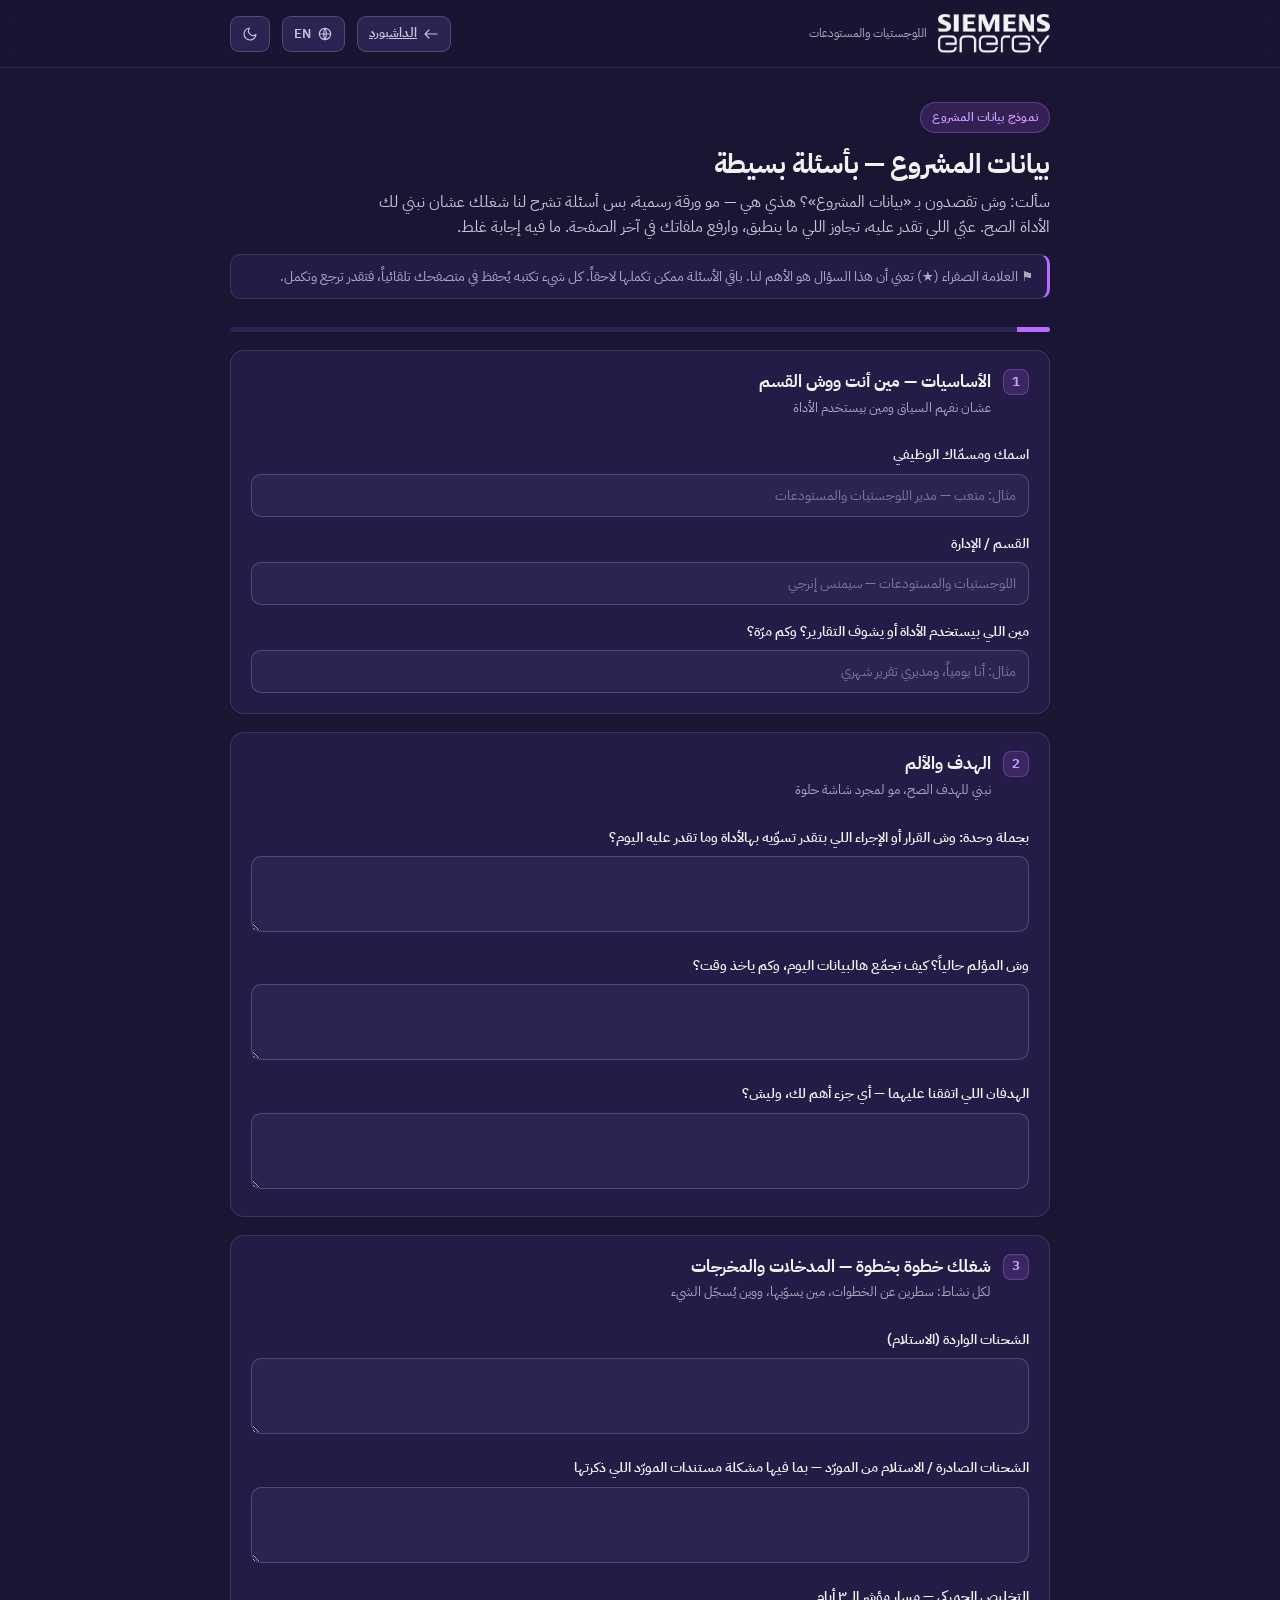
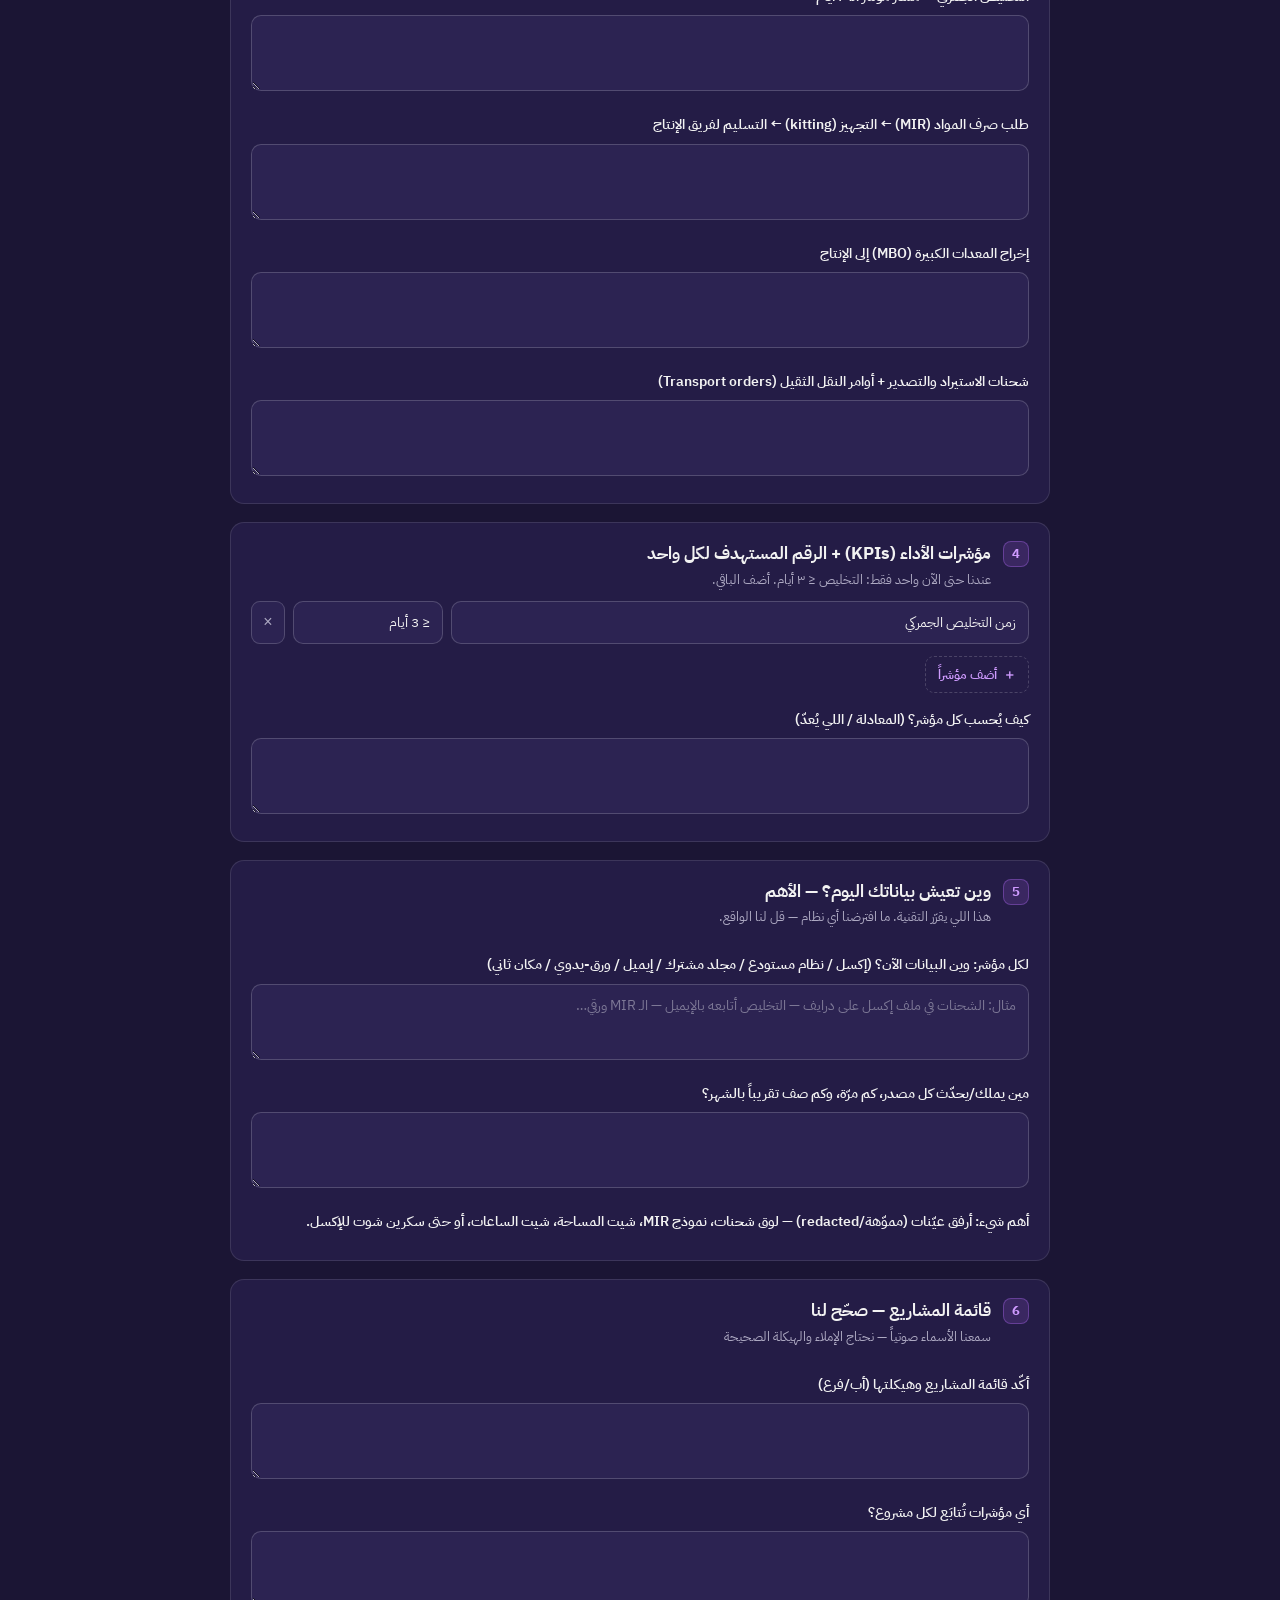
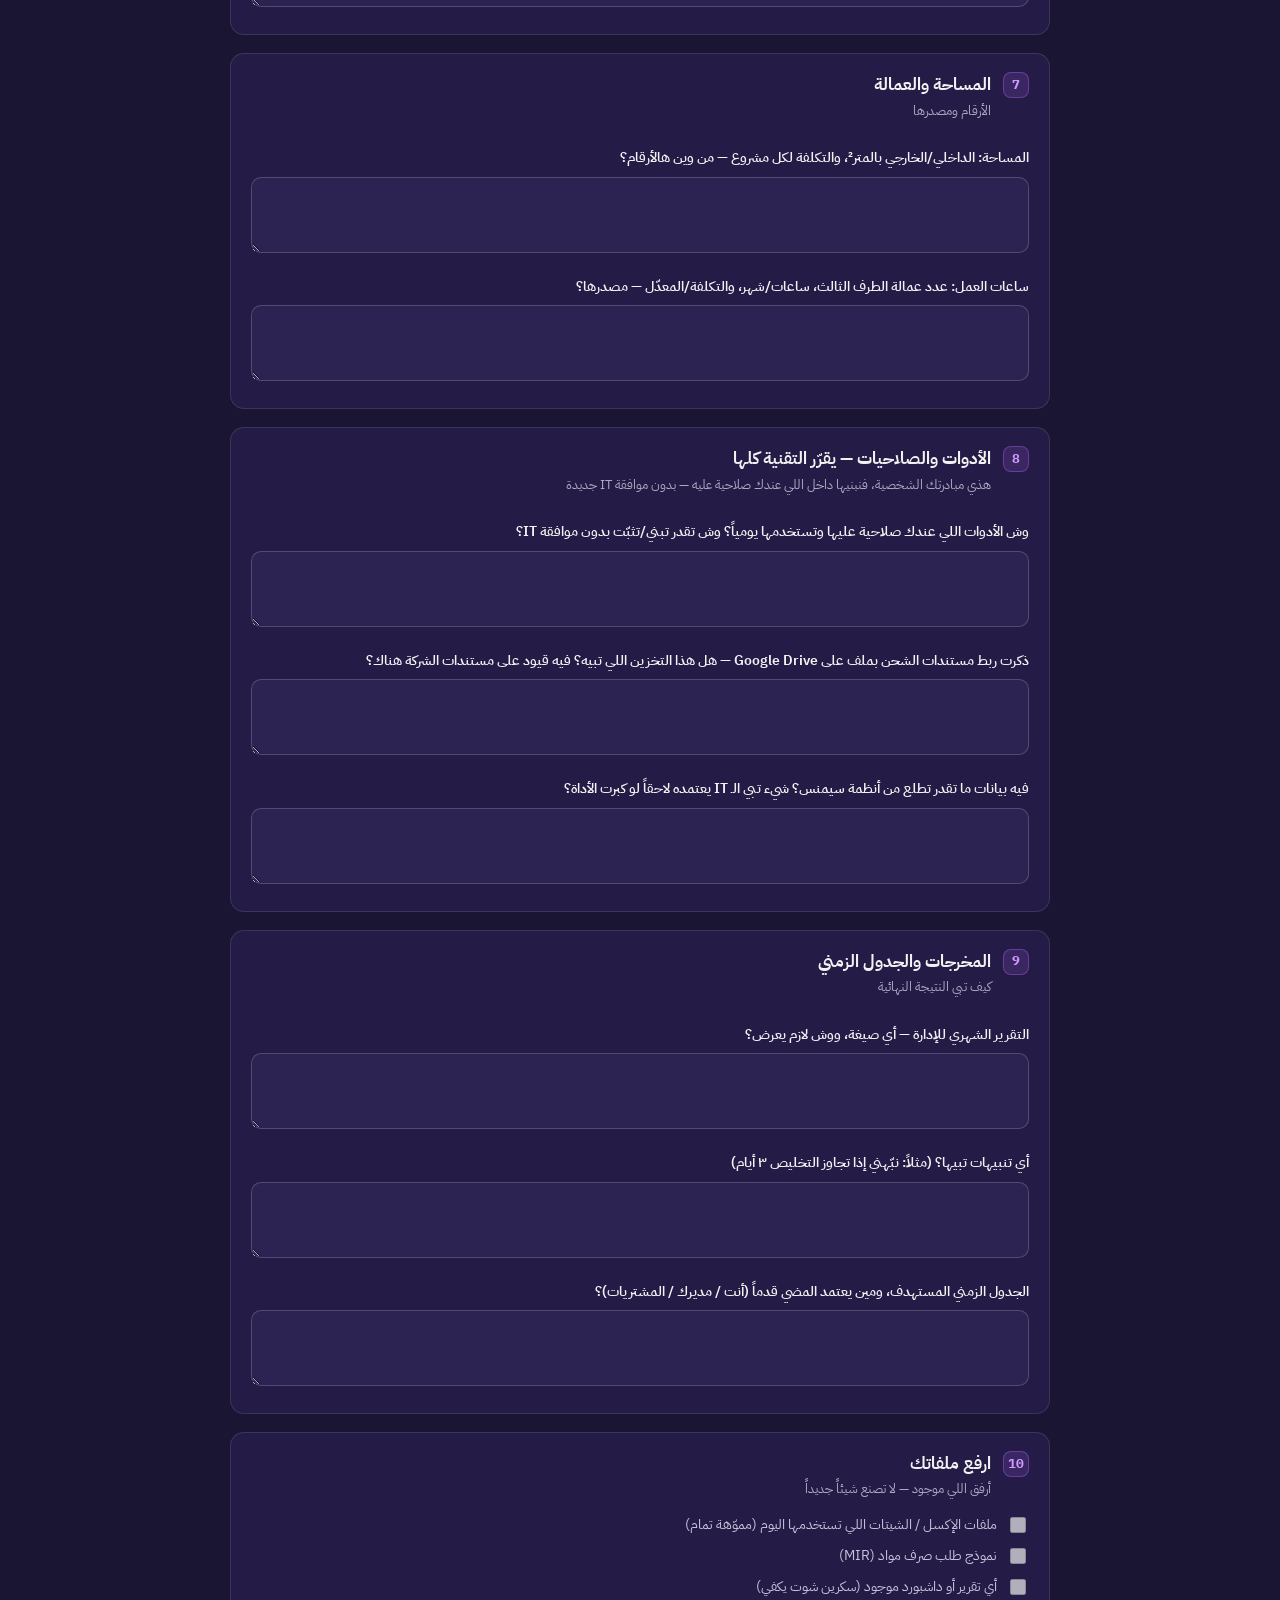
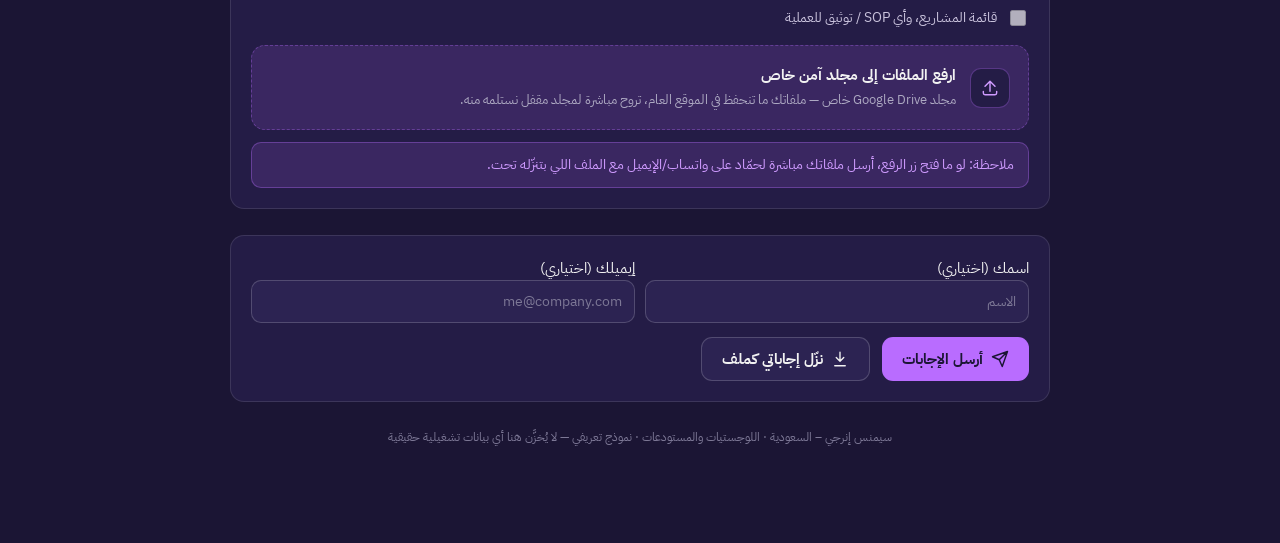
==== commit f1842799: "feat: rework demo to Metab written brief (2026-07-02) - Authoritative 10-project list (replaces phon" ====
--- a/brief.html
+++ b/brief.html
@@ -232,11 +232,11 @@
         <textarea name="flow_outbound"></textarea></div>
       <div class="q"><label data-ar="التخليص الجمركي — مسار مؤشر الـ ٣ أيام" data-en="Customs clearance — the 3-day KPI flow">التخليص الجمركي — مسار مؤشر الـ ٣ أيام<span class="star">★</span></label>
         <textarea name="flow_customs"></textarea></div>
-      <div class="q"><label data-ar="طلب صرف المواد ← التجهيز (kitting) ← الصرف لـ &laquo;Protection&raquo; — ووش هي Protection؟" data-en="Material Issuance Request → kitting → issuance to &lsquo;Protection&rsquo; — and what is Protection?">طلب صرف المواد ← التجهيز (kitting) ← الصرف لـ «Protection» — ووش هي Protection؟<span class="star">★</span></label>
+      <div class="q"><label data-ar="طلب صرف المواد (MIR) ← التجهيز (kitting) ← التسليم لفريق الإنتاج" data-en="Material Issuance Request (MIR) → kitting → handover to production">طلب صرف المواد (MIR) ← التجهيز (kitting) ← التسليم لفريق الإنتاج<span class="star">★</span></label>
         <textarea name="flow_mir"></textarea></div>
-      <div class="q"><label data-ar="حركة المعدات الكبيرة" data-en="Large-equipment movement">حركة المعدات الكبيرة</label>
+      <div class="q"><label data-ar="إخراج المعدات الكبيرة (MBO) إلى الإنتاج" data-en="Major buyout (MBO) releases to production">إخراج المعدات الكبيرة (MBO) إلى الإنتاج</label>
         <textarea name="flow_equipment"></textarea></div>
-      <div class="q"><label data-ar="طلبات التجميع (Collections)" data-en="Collection orders">طلبات التجميع (Collections)</label>
+      <div class="q"><label data-ar="شحنات الاستيراد والتصدير + أوامر النقل الثقيل (Transport orders)" data-en="Import & export shipments + heavy transport orders">شحنات الاستيراد والتصدير + أوامر النقل الثقيل (Transport orders)</label>
         <textarea name="flow_collections"></textarea></div>
     </div>
   </div>
